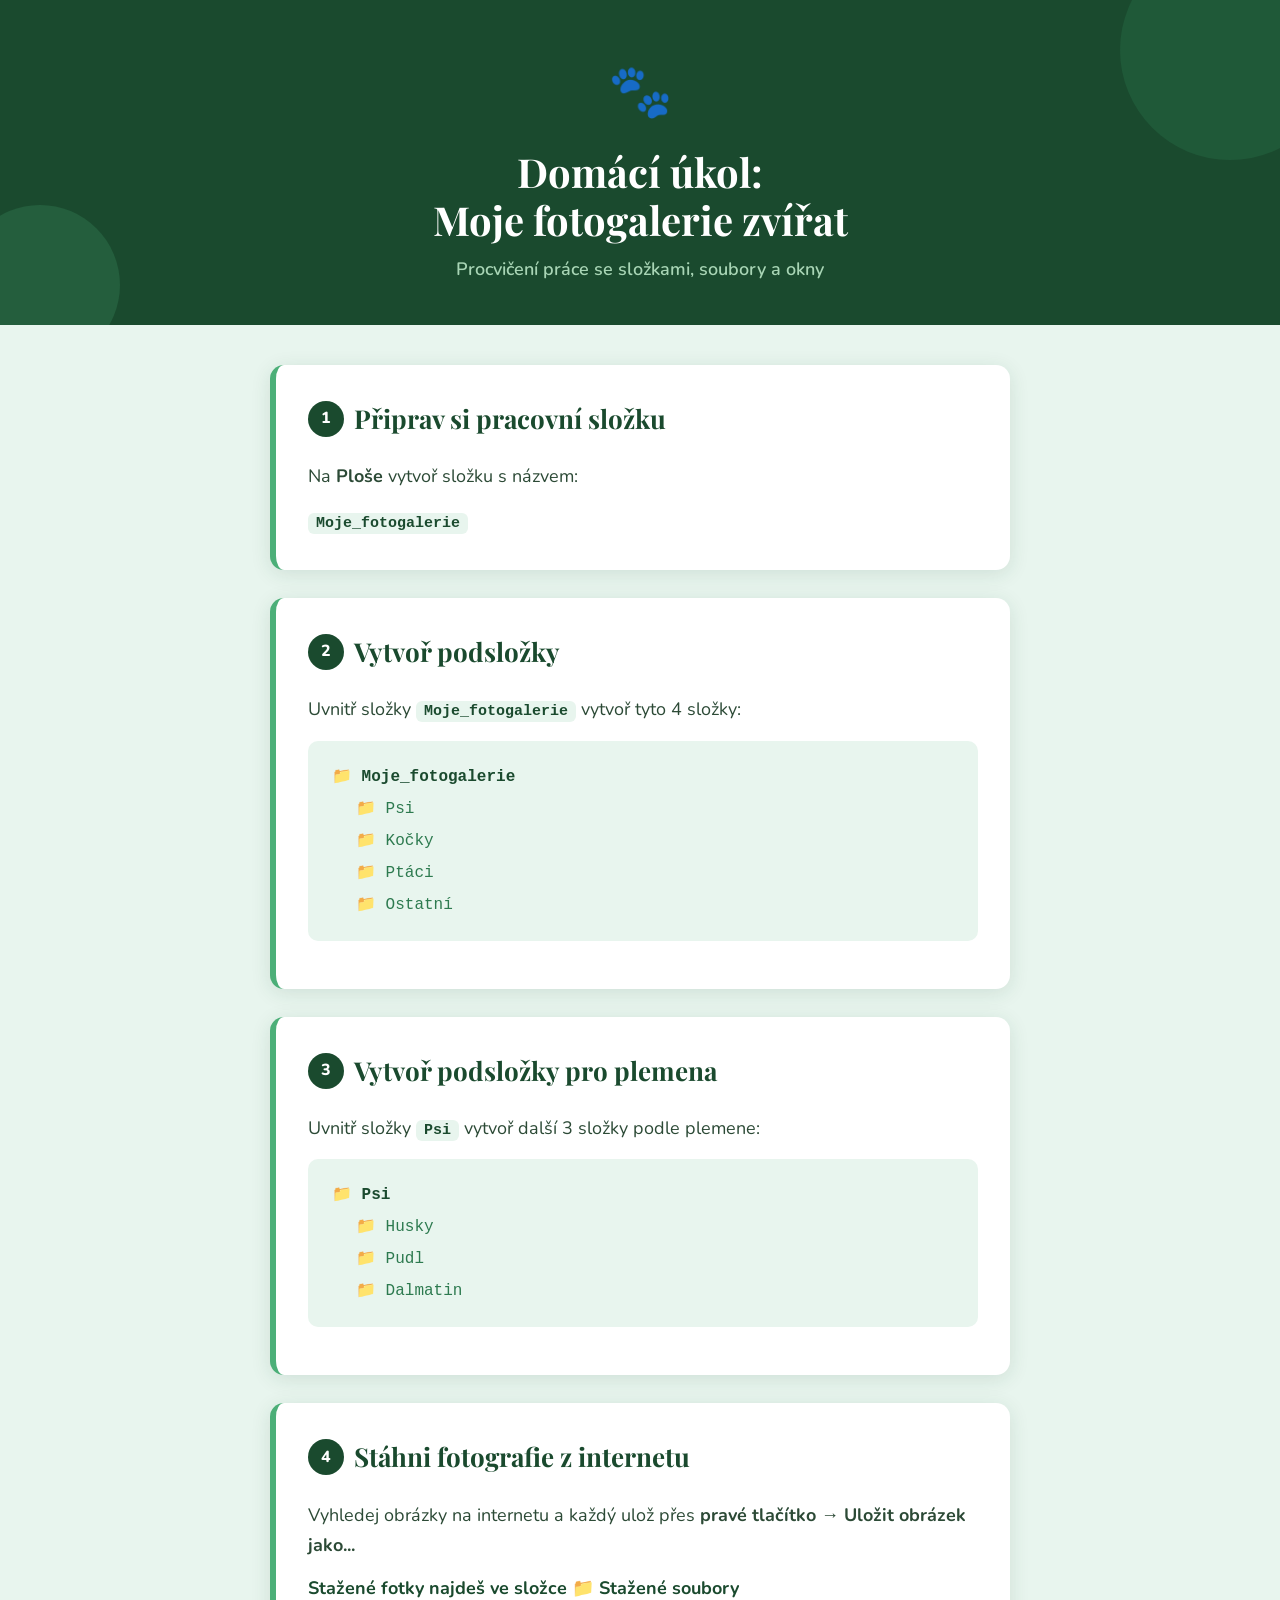
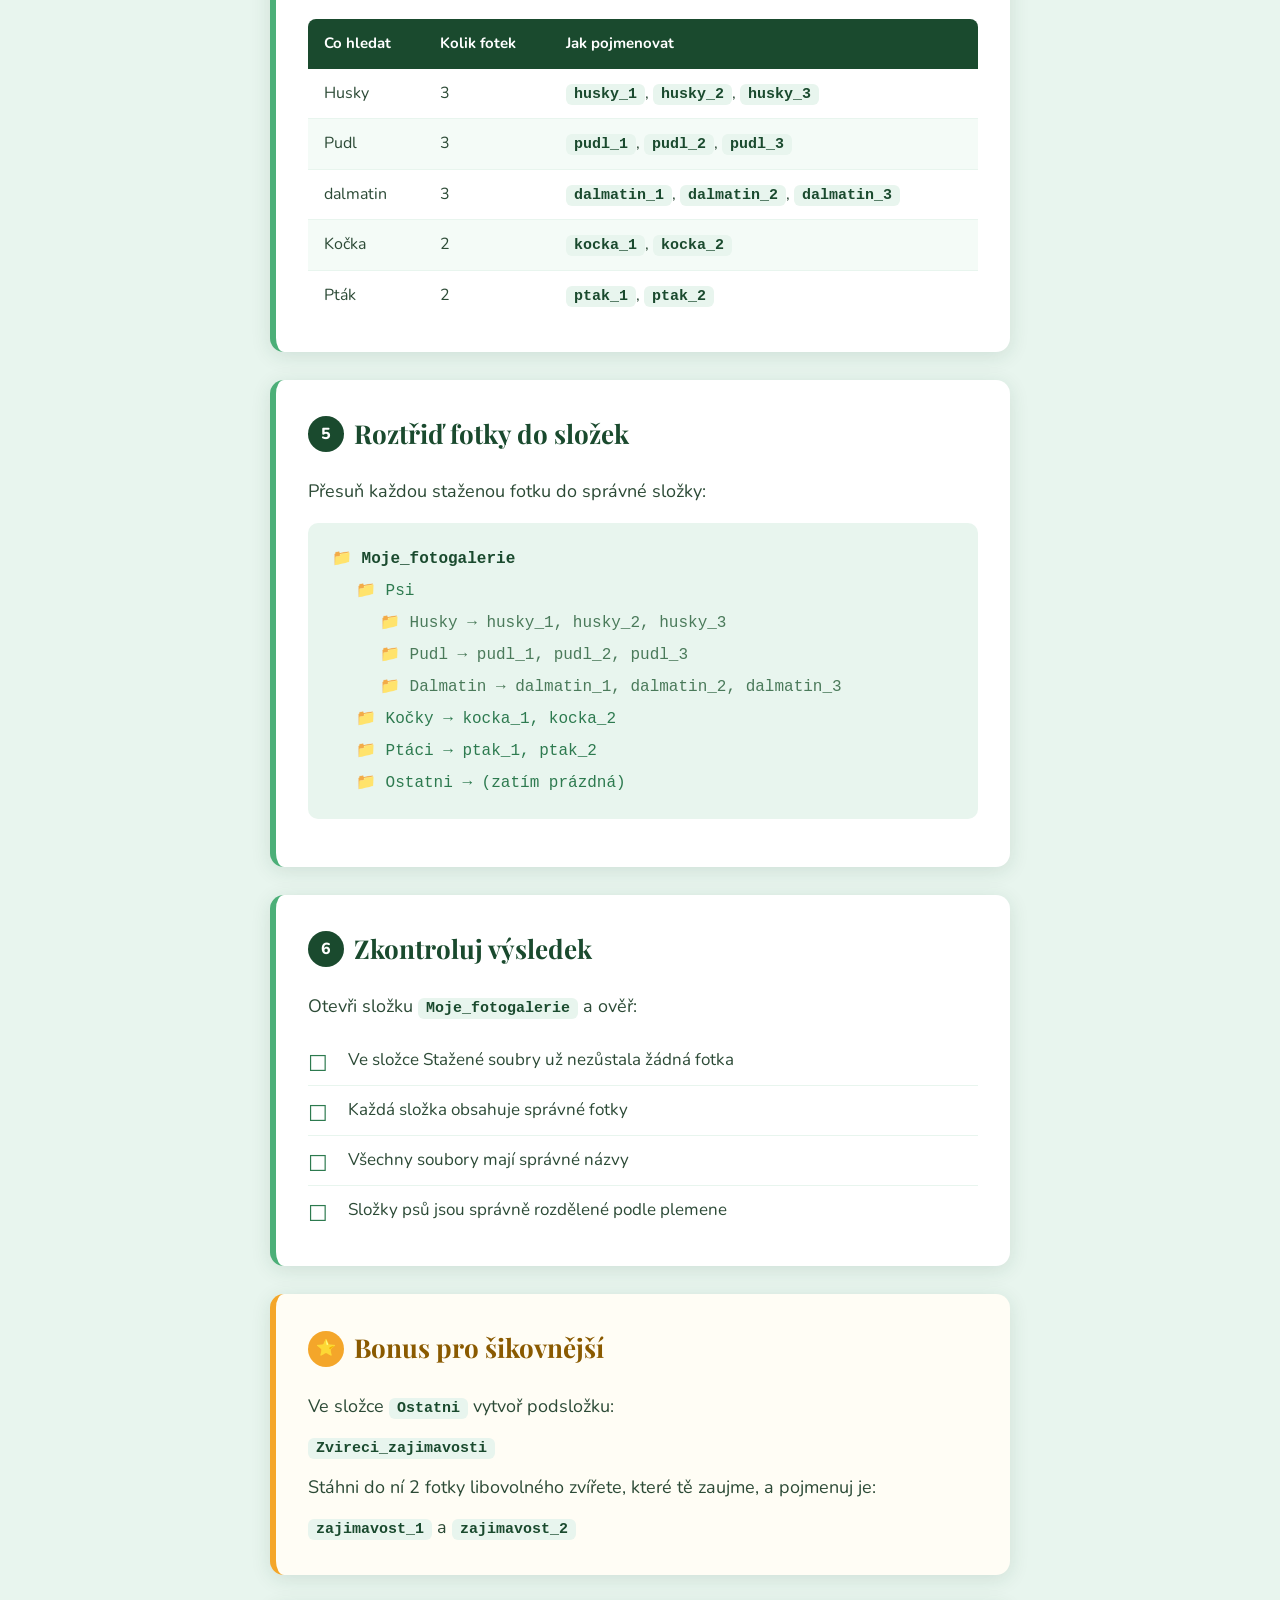
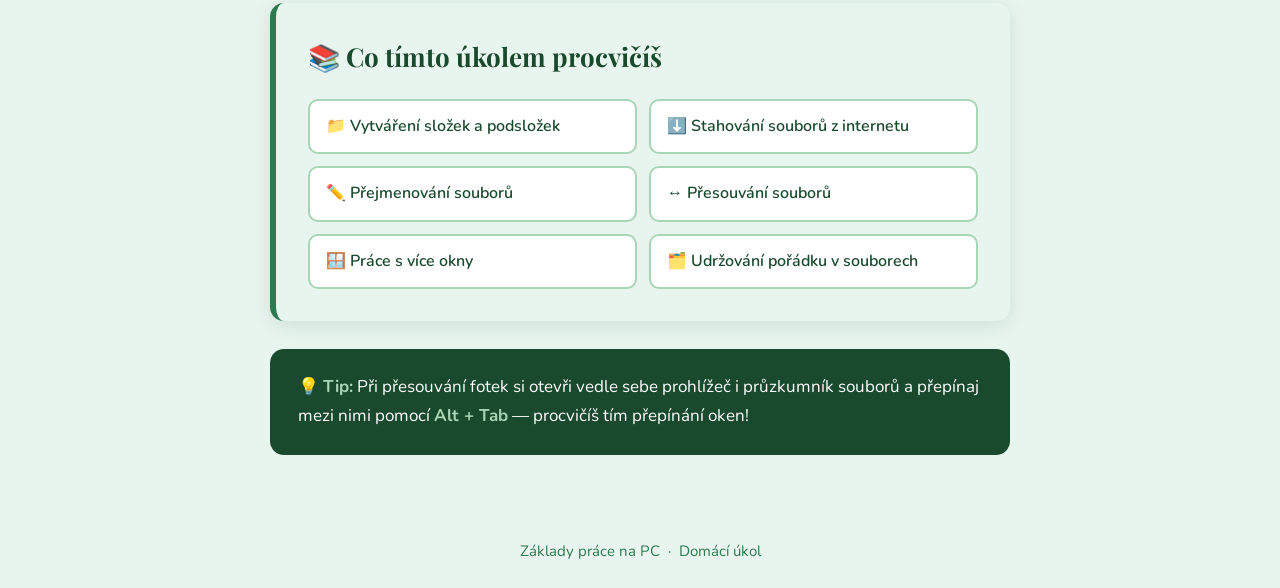
==== index.html @ 4d99b5b7 "vytvoreni stranky prvniho ukolu" ====
<!DOCTYPE html>
<html lang="cs">
<head>
  <meta charset="UTF-8" />
  <meta name="viewport" content="width=device-width, initial-scale=1.0" />
  <title>Domácí úkol – Moje fotogalerie zvířat</title>
  <link href="https://fonts.googleapis.com/css2?family=Nunito:wght@400;600;700;800&family=Playfair+Display:wght@700&display=swap" rel="stylesheet" />
  <link rel="stylesheet" href="style.css">
</head>
<body>

<header>
  <span class="header-emoji">🐾</span>
  <h1>Domácí úkol:<br>Moje fotogalerie zvířat</h1>
  <p class="subtitle">Procvičení práce se složkami, soubory a okny</p>
</header>

<main>

  <!-- Zadání -->
  <div class="card">
    <h2><span class="step-num">1</span>Připrav si pracovní složku</h2>
    <p>Na <strong>Ploše</strong> vytvoř složku s názvem:</p>
    <p style="margin-top:12px; font-size:20px;"><code>Moje_fotogalerie</code></p>
  </div>

  <div class="card">
    <h2><span class="step-num">2</span>Vytvoř podsložky</h2>
    <p>Uvnitř složky <code>Moje_fotogalerie</code> vytvoř tyto 4 složky:</p>
    <div class="folder-tree">
      <div class="folder">📁 Moje_fotogalerie</div>
      <div class="sub">📁 Psi</div>
      <div class="sub">📁 Kočky</div>
      <div class="sub">📁 Ptáci</div>
      <div class="sub">📁 Ostatní</div>
    </div>
  </div>

  <div class="card">
    <h2><span class="step-num">3</span>Vytvoř podsložky pro plemena</h2>
    <p>Uvnitř složky <code>Psi</code> vytvoř další 3 složky podle plemene:</p>
    <div class="folder-tree">
      <div class="folder">📁 Psi</div>
      <div class="sub">📁 Husky</div>
      <div class="sub">📁 Pudl</div>
      <div class="sub">📁 Dalmatin</div>
    </div>
  </div>

  <div class="card">
    <h2><span class="step-num">4</span>Stáhni fotografie z internetu</h2>
    <p>Vyhledej obrázky na internetu a každý ulož přes <strong>pravé tlačítko → Uložit obrázek jako...</strong></p>
    <p style="margin: 12px 0 16px; font-weight: 700; color: var(--green-dark);">Stažené fotky najdeš ve složce 📁 Stažené soubory</p>

    <table class="photo-table">
      <thead>
        <tr>
          <th>Co hledat</th>
          <th>Kolik fotek</th>
          <th>Jak pojmenovat</th>
        </tr>
      </thead>
      <tbody>
        <tr>
          <td data-label="Co hledat">Husky</td>
          <td data-label="Kolik fotek">3</td>
          <td data-label="Jak pojmenovat"><code>husky_1</code>, <code>husky_2</code>, <code>husky_3</code></td>
        </tr>
        <tr>
          <td data-label="Co hledat">Pudl</td>
          <td data-label="Kolik fotek">3</td>
          <td data-label="Jak pojmenovat"><code>pudl_1</code>, <code>pudl_2</code>, <code>pudl_3</code></td>
        </tr>
        <tr>
          <td data-label="Co hledat">dalmatin</td>
          <td data-label="Kolik fotek">3</td>
          <td data-label="Jak pojmenovat"><code>dalmatin_1</code>, <code>dalmatin_2</code>, <code>dalmatin_3</code></td>
        </tr>
        <tr>
          <td data-label="Co hledat">Kočka</td>
          <td data-label="Kolik fotek">2</td>
          <td data-label="Jak pojmenovat"><code>kocka_1</code>, <code>kocka_2</code></td>
        </tr>
        <tr>
          <td data-label="Co hledat">Pták</td>
          <td data-label="Kolik fotek">2</td>
          <td data-label="Jak pojmenovat"><code>ptak_1</code>, <code>ptak_2</code></td>
        </tr>
      </tbody>
    </table>
  </div>

  <div class="card">
    <h2><span class="step-num">5</span>Roztřiď fotky do složek</h2>
    <p>Přesuň každou staženou fotku do správné složky:</p>
    <div class="folder-tree" style="margin-top:16px;">
      <div class="folder">📁 Moje_fotogalerie</div>
      <div class="sub">📁 Psi</div>
      <div class="subsub">📁 Husky → husky_1, husky_2, husky_3</div>
      <div class="subsub">📁 Pudl → pudl_1, pudl_2, pudl_3</div>
      <div class="subsub">📁 Dalmatin → dalmatin_1, dalmatin_2, dalmatin_3</div>
      <div class="sub">📁 Kočky → kocka_1, kocka_2</div>
      <div class="sub">📁 Ptáci → ptak_1, ptak_2</div>
      <div class="sub">📁 Ostatni → (zatím prázdná)</div>
    </div>
  </div>

  <div class="card">
    <h2><span class="step-num">6</span>Zkontroluj výsledek</h2>
    <p>Otevři složku <code>Moje_fotogalerie</code> a ověř:</p>
    <ul class="checklist" style="margin-top:14px;">
      <li>Ve složce Stažené soubry už nezůstala žádná fotka</li>
      <li>Každá složka obsahuje správné fotky</li>
      <li>Všechny soubory mají správné názvy</li>
      <li>Složky psů jsou správně rozdělené podle plemene</li>
    </ul>
  </div>

  <!-- BONUS -->
  <div class="card bonus">
    <h2><span class="step-num">⭐</span>Bonus pro šikovnější</h2>
    <p>Ve složce <code>Ostatni</code> vytvoř podsložku:</p>
    <p style="margin: 10px 0;"><code>Zvireci_zajimavosti</code></p>
    <p>Stáhni do ní 2 fotky libovolného zvířete, které tě zaujme, a pojmenuj je:</p>
    <p style="margin-top:10px;"><code>zajimavost_1</code> a <code>zajimavost_2</code></p>
  </div>

  <!-- CO PROCVIČÍŠ -->
  <div class="card skills">
    <h2>📚 Co tímto úkolem procvičíš</h2>
    <div class="skills-grid">
      <div class="skill-pill">📁 Vytváření složek a podsložek</div>
      <div class="skill-pill">⬇️ Stahování souborů z internetu</div>
      <div class="skill-pill">✏️ Přejmenování souborů</div>
      <div class="skill-pill">↔️ Přesouvání souborů</div>
      <div class="skill-pill">🪟 Práce s více okny</div>
      <div class="skill-pill">🗂️ Udržování pořádku v souborech</div>
    </div>
  </div>

  <!-- TIP -->
  <div class="tip-box">
    💡 <strong>Tip:</strong> Při přesouvání fotek si otevři vedle sebe prohlížeč i průzkumník souborů a přepínaj mezi nimi pomocí <strong>Alt + Tab</strong> — procvičíš tím přepínání oken!
  </div>

</main>

<footer>
  Základy práce na PC &nbsp;·&nbsp; Domácí úkol
</footer>

</body>
</html>
---- style.css ----
:root {
      --green-dark:   #1a4a2e;
      --green-mid:    #2d7a4f;
      --green-light:  #4caf78;
      --green-pale:   #e8f5ee;
      --green-accent: #a8d5b5;
      --white:        #ffffff;
      --text-dark:    #1a2e22;
      --text-body:    #2c4a36;
      --radius:       14px;
      --shadow:       0 4px 20px rgba(26,74,46,0.12);
    }

    *, *::before, *::after { box-sizing: border-box; margin: 0; padding: 0; }

    body {
      font-family: 'Nunito', sans-serif;
      background: var(--green-pale);
      color: var(--text-body);
      font-size: 18px;
      line-height: 1.7;
    }

    /* HEADER */
    header {
      background: var(--green-dark);
      color: var(--white);
      padding: 48px 24px 40px;
      text-align: center;
      position: relative;
      overflow: hidden;
    }

    header::before {
      content: '';
      position: absolute;
      top: -60px; right: -60px;
      width: 220px; height: 220px;
      background: var(--green-mid);
      border-radius: 50%;
      opacity: 0.3;
    }

    header::after {
      content: '';
      position: absolute;
      bottom: -40px; left: -40px;
      width: 160px; height: 160px;
      background: var(--green-light);
      border-radius: 50%;
      opacity: 0.2;
    }

    .header-emoji {
      font-size: 52px;
      display: block;
      margin-bottom: 12px;
    }

    header h1 {
      font-family: 'Playfair Display', serif;
      font-size: clamp(26px, 5vw, 40px);
      line-height: 1.2;
      margin-bottom: 10px;
      position: relative;
      z-index: 1;
    }

    header p.subtitle {
      font-size: clamp(15px, 2.5vw, 18px);
      color: var(--green-accent);
      font-weight: 600;
      position: relative;
      z-index: 1;
    }

    /* MAIN LAYOUT */
    main {
      max-width: 780px;
      margin: 0 auto;
      padding: 40px 20px 60px;
    }

    /* SECTION CARD */
    .card {
      background: var(--white);
      border-radius: var(--radius);
      box-shadow: var(--shadow);
      padding: 32px 32px;
      margin-bottom: 28px;
      border-left: 6px solid var(--green-light);
    }

    .card h2 {
      font-family: 'Playfair Display', serif;
      font-size: clamp(20px, 3.5vw, 26px);
      color: var(--green-dark);
      margin-bottom: 20px;
      display: flex;
      align-items: center;
      gap: 10px;
    }

    .card h2 .step-num {
      background: var(--green-dark);
      color: var(--white);
      font-family: 'Nunito', sans-serif;
      font-size: 16px;
      font-weight: 800;
      width: 36px;
      height: 36px;
      border-radius: 50%;
      display: flex;
      align-items: center;
      justify-content: center;
      flex-shrink: 0;
    }

    /* ORDERED LIST */
    ol {
      padding-left: 0;
      list-style: none;
      counter-reset: ol-counter;
    }

    ol li {
      counter-increment: ol-counter;
      padding: 10px 0 10px 48px;
      position: relative;
      font-size: 17px;
      border-bottom: 1px solid var(--green-pale);
    }

    ol li:last-child { border-bottom: none; }

    ol li::before {
      content: counter(ol-counter);
      position: absolute;
      left: 0;
      top: 10px;
      background: var(--green-pale);
      color: var(--green-dark);
      font-weight: 800;
      font-size: 14px;
      width: 30px;
      height: 30px;
      border-radius: 50%;
      display: flex;
      align-items: center;
      justify-content: center;
    }

    /* UNORDERED LIST */
    ul {
      list-style: none;
      padding-left: 0;
    }

    ul li {
      padding: 8px 0 8px 32px;
      position: relative;
      font-size: 17px;
      border-bottom: 1px solid var(--green-pale);
    }

    ul li:last-child { border-bottom: none; }

    ul li::before {
      content: '🌿';
      position: absolute;
      left: 0;
      top: 8px;
      font-size: 14px;
    }

    /* FOLDER TREE */
    .folder-tree {
      background: var(--green-pale);
      border-radius: 10px;
      padding: 20px 24px;
      font-family: 'Courier New', monospace;
      font-size: 16px;
      line-height: 2;
      color: var(--text-dark);
      margin: 16px 0;
    }

    .folder-tree .folder { color: var(--green-dark); font-weight: 700; }
    .folder-tree .sub    { color: var(--green-mid);  padding-left: 24px; }
    .folder-tree .subsub { padding-left: 48px; color: #4a7a5a; }

    /* CODE / FILENAME */
    code {
      background: var(--green-pale);
      color: var(--green-dark);
      padding: 2px 8px;
      border-radius: 6px;
      font-family: 'Courier New', monospace;
      font-size: 15px;
      font-weight: 700;
    }

    /* PHOTO TABLE */
    .photo-table {
      width: 100%;
      border-collapse: collapse;
      margin-top: 8px;
      font-size: 16px;
    }

    .photo-table th {
      background: var(--green-dark);
      color: var(--white);
      padding: 12px 16px;
      text-align: left;
      font-size: 15px;
    }

    .photo-table th:first-child { border-radius: 8px 0 0 0; }
    .photo-table th:last-child  { border-radius: 0 8px 0 0; }

    .photo-table td {
      padding: 11px 16px;
      border-bottom: 1px solid var(--green-pale);
      vertical-align: top;
    }

    .photo-table tr:nth-child(even) td { background: #f4fbf7; }
    .photo-table tr:last-child td { border-bottom: none; }

    /* CHECKLIST */
    .checklist {
      list-style: none;
      padding: 0;
    }

    .checklist li {
      padding: 10px 0 10px 40px;
      position: relative;
      font-size: 17px;
      border-bottom: 1px solid var(--green-pale);
    }

    .checklist li:last-child { border-bottom: none; }

    .checklist li::before {
      content: '☐';
      position: absolute;
      left: 0;
      top: 10px;
      font-size: 22px;
      color: var(--green-mid);
    }

    /* BONUS CARD */
    .card.bonus {
      border-left-color: #f4a62a;
      background: #fffdf5;
    }

    .card.bonus h2 { color: #8a5a00; }
    .card.bonus .step-num { background: #f4a62a; }

    /* SKILLS CARD */
    .card.skills {
      border-left-color: var(--green-mid);
      background: var(--green-pale);
    }

    .skills-grid {
      display: grid;
      grid-template-columns: 1fr 1fr;
      gap: 12px;
      margin-top: 4px;
    }

    .skill-pill {
      background: var(--white);
      border: 2px solid var(--green-accent);
      border-radius: 10px;
      padding: 12px 16px;
      font-size: 16px;
      font-weight: 600;
      color: var(--green-dark);
      display: flex;
      align-items: center;
      gap: 8px;
    }

    /* TIP BOX */
    .tip-box {
      background: var(--green-dark);
      color: var(--white);
      border-radius: var(--radius);
      padding: 24px 28px;
      margin-top: 8px;
      font-size: 17px;
    }

    .tip-box strong { color: var(--green-accent); }

    /* FOOTER */
    footer {
      text-align: center;
      padding: 24px;
      color: var(--green-mid);
      font-size: 15px;
    }

    /* RESPONSIVE */
    @media (max-width: 600px) {
      .card { padding: 22px 18px; }

      .skills-grid { grid-template-columns: 1fr; }

      .photo-table thead { display: none; }

      .photo-table, .photo-table tbody,
      .photo-table tr, .photo-table td {
        display: block;
        width: 100%;
      }

      .photo-table tr {
        margin-bottom: 12px;
        background: #f4fbf7;
        border-radius: 8px;
        overflow: hidden;
      }

      .photo-table td {
        padding: 8px 14px;
        border-bottom: 1px solid var(--green-pale);
      }

      .photo-table td::before {
        content: attr(data-label);
        font-weight: 800;
        color: var(--green-dark);
        display: block;
        font-size: 13px;
        margin-bottom: 2px;
      }

      .folder-tree { font-size: 14px; padding: 14px 16px; }

      ol li, ul li, .checklist li { font-size: 16px; }
    }
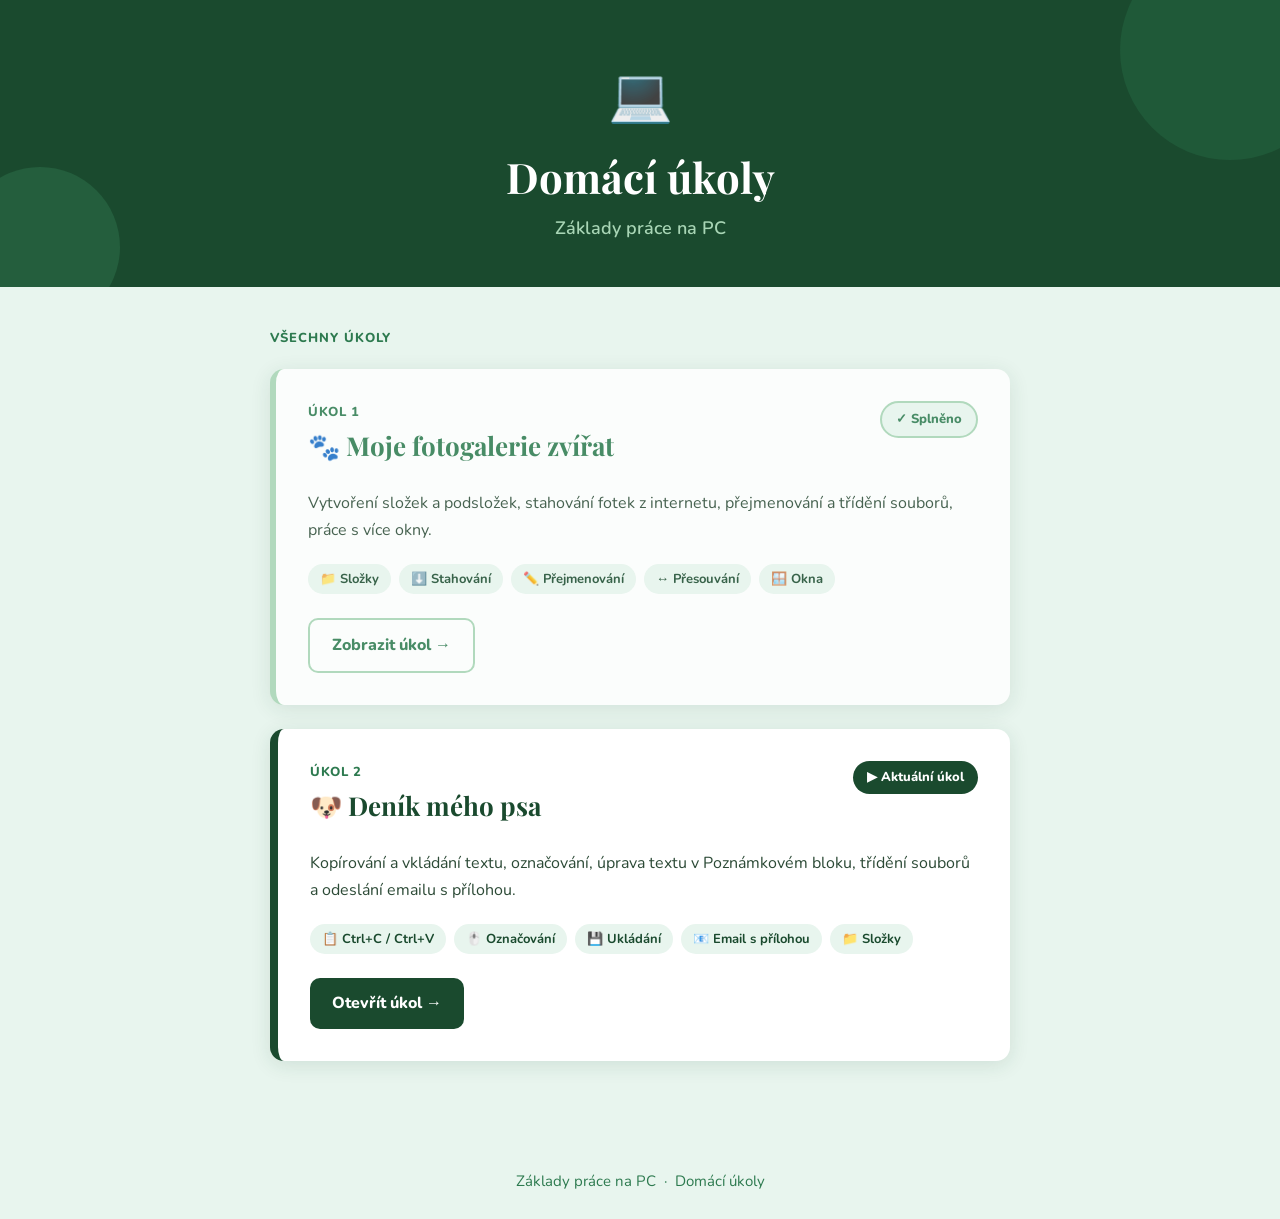
==== commit 54a649ba: "pridani ukolu 2 a rozcestniku" ====
--- a/index.html
+++ b/index.html
@@ -3,150 +3,67 @@
 <head>
   <meta charset="UTF-8" />
   <meta name="viewport" content="width=device-width, initial-scale=1.0" />
-  <title>Domácí úkol – Moje fotogalerie zvířat</title>
+  <title>Základy práce na PC – Domácí úkoly</title>
   <link href="https://fonts.googleapis.com/css2?family=Nunito:wght@400;600;700;800&family=Playfair+Display:wght@700&display=swap" rel="stylesheet" />
-  <link rel="stylesheet" href="style.css">
+    <link rel="stylesheet" href="/style.css">
+
 </head>
 <body>
 
 <header>
-  <span class="header-emoji">🐾</span>
-  <h1>Domácí úkol:<br>Moje fotogalerie zvířat</h1>
-  <p class="subtitle">Procvičení práce se složkami, soubory a okny</p>
+  <span class="header-emoji">💻</span>
+  <h1>Domácí úkoly</h1>
+  <p class="subtitle">Základy práce na PC</p>
 </header>
 
 <main>
 
-  <!-- Zadání -->
-  <div class="card">
-    <h2><span class="step-num">1</span>Připrav si pracovní složku</h2>
-    <p>Na <strong>Ploše</strong> vytvoř složku s názvem:</p>
-    <p style="margin-top:12px; font-size:20px;"><code>Moje_fotogalerie</code></p>
-  </div>
+  <p class="section-label">Všechny úkoly</p>
 
-  <div class="card">
-    <h2><span class="step-num">2</span>Vytvoř podsložky</h2>
-    <p>Uvnitř složky <code>Moje_fotogalerie</code> vytvoř tyto 4 složky:</p>
-    <div class="folder-tree">
-      <div class="folder">📁 Moje_fotogalerie</div>
-      <div class="sub">📁 Psi</div>
-      <div class="sub">📁 Kočky</div>
-      <div class="sub">📁 Ptáci</div>
-      <div class="sub">📁 Ostatní</div>
+  <!-- ÚKOL 1 – hotový -->
+  <a class="ukol-card done-card" href="ukol1/index.html">
+    <div class="card-top">
+      <div>
+        <div class="card-num">Úkol 1</div>
+        <h2>🐾 Moje fotogalerie zvířat</h2>
+      </div>
+      <span class="badge done">✓ Splněno</span>
     </div>
-  </div>
+    <p>Vytvoření složek a podsložek, stahování fotek z internetu, přejmenování a třídění souborů, práce s více okny.</p>
+    <div class="tags">
+      <span class="tag">📁 Složky</span>
+      <span class="tag">⬇️ Stahování</span>
+      <span class="tag">✏️ Přejmenování</span>
+      <span class="tag">↔️ Přesouvání</span>
+      <span class="tag">🪟 Okna</span>
+    </div>
+    <span class="cta secondary">Zobrazit úkol →</span>
+  </a>
 
-  <div class="card">
-    <h2><span class="step-num">3</span>Vytvoř podsložky pro plemena</h2>
-    <p>Uvnitř složky <code>Psi</code> vytvoř další 3 složky podle plemene:</p>
-    <div class="folder-tree">
-      <div class="folder">📁 Psi</div>
-      <div class="sub">📁 Husky</div>
-      <div class="sub">📁 Pudl</div>
-      <div class="sub">📁 Dalmatin</div>
+  <!-- ÚKOL 2 – aktivní -->
+  <a class="ukol-card active-card" href="ukol2/index.html">
+    <div class="card-top">
+      <div>
+        <div class="card-num">Úkol 2</div>
+        <h2>🐶 Deník mého psa</h2>
+      </div>
+      <span class="badge active">▶ Aktuální úkol</span>
     </div>
-  </div>
-
-  <div class="card">
-    <h2><span class="step-num">4</span>Stáhni fotografie z internetu</h2>
-    <p>Vyhledej obrázky na internetu a každý ulož přes <strong>pravé tlačítko → Uložit obrázek jako...</strong></p>
-    <p style="margin: 12px 0 16px; font-weight: 700; color: var(--green-dark);">Stažené fotky najdeš ve složce 📁 Stažené soubory</p>
-
-    <table class="photo-table">
-      <thead>
-        <tr>
-          <th>Co hledat</th>
-          <th>Kolik fotek</th>
-          <th>Jak pojmenovat</th>
-        </tr>
-      </thead>
-      <tbody>
-        <tr>
-          <td data-label="Co hledat">Husky</td>
-          <td data-label="Kolik fotek">3</td>
-          <td data-label="Jak pojmenovat"><code>husky_1</code>, <code>husky_2</code>, <code>husky_3</code></td>
-        </tr>
-        <tr>
-          <td data-label="Co hledat">Pudl</td>
-          <td data-label="Kolik fotek">3</td>
-          <td data-label="Jak pojmenovat"><code>pudl_1</code>, <code>pudl_2</code>, <code>pudl_3</code></td>
-        </tr>
-        <tr>
-          <td data-label="Co hledat">dalmatin</td>
-          <td data-label="Kolik fotek">3</td>
-          <td data-label="Jak pojmenovat"><code>dalmatin_1</code>, <code>dalmatin_2</code>, <code>dalmatin_3</code></td>
-        </tr>
-        <tr>
-          <td data-label="Co hledat">Kočka</td>
-          <td data-label="Kolik fotek">2</td>
-          <td data-label="Jak pojmenovat"><code>kocka_1</code>, <code>kocka_2</code></td>
-        </tr>
-        <tr>
-          <td data-label="Co hledat">Pták</td>
-          <td data-label="Kolik fotek">2</td>
-          <td data-label="Jak pojmenovat"><code>ptak_1</code>, <code>ptak_2</code></td>
-        </tr>
-      </tbody>
-    </table>
-  </div>
-
-  <div class="card">
-    <h2><span class="step-num">5</span>Roztřiď fotky do složek</h2>
-    <p>Přesuň každou staženou fotku do správné složky:</p>
-    <div class="folder-tree" style="margin-top:16px;">
-      <div class="folder">📁 Moje_fotogalerie</div>
-      <div class="sub">📁 Psi</div>
-      <div class="subsub">📁 Husky → husky_1, husky_2, husky_3</div>
-      <div class="subsub">📁 Pudl → pudl_1, pudl_2, pudl_3</div>
-      <div class="subsub">📁 Dalmatin → dalmatin_1, dalmatin_2, dalmatin_3</div>
-      <div class="sub">📁 Kočky → kocka_1, kocka_2</div>
-      <div class="sub">📁 Ptáci → ptak_1, ptak_2</div>
-      <div class="sub">📁 Ostatni → (zatím prázdná)</div>
+    <p>Kopírování a vkládání textu, označování, úprava textu v Poznámkovém bloku, třídění souborů a odeslání emailu s přílohou.</p>
+    <div class="tags">
+      <span class="tag">📋 Ctrl+C / Ctrl+V</span>
+      <span class="tag">🖱️ Označování</span>
+      <span class="tag">💾 Ukládání</span>
+      <span class="tag">📧 Email s přílohou</span>
+      <span class="tag">📁 Složky</span>
     </div>
-  </div>
-
-  <div class="card">
-    <h2><span class="step-num">6</span>Zkontroluj výsledek</h2>
-    <p>Otevři složku <code>Moje_fotogalerie</code> a ověř:</p>
-    <ul class="checklist" style="margin-top:14px;">
-      <li>Ve složce Stažené soubry už nezůstala žádná fotka</li>
-      <li>Každá složka obsahuje správné fotky</li>
-      <li>Všechny soubory mají správné názvy</li>
-      <li>Složky psů jsou správně rozdělené podle plemene</li>
-    </ul>
-  </div>
-
-  <!-- BONUS -->
-  <div class="card bonus">
-    <h2><span class="step-num">⭐</span>Bonus pro šikovnější</h2>
-    <p>Ve složce <code>Ostatni</code> vytvoř podsložku:</p>
-    <p style="margin: 10px 0;"><code>Zvireci_zajimavosti</code></p>
-    <p>Stáhni do ní 2 fotky libovolného zvířete, které tě zaujme, a pojmenuj je:</p>
-    <p style="margin-top:10px;"><code>zajimavost_1</code> a <code>zajimavost_2</code></p>
-  </div>
-
-  <!-- CO PROCVIČÍŠ -->
-  <div class="card skills">
-    <h2>📚 Co tímto úkolem procvičíš</h2>
-    <div class="skills-grid">
-      <div class="skill-pill">📁 Vytváření složek a podsložek</div>
-      <div class="skill-pill">⬇️ Stahování souborů z internetu</div>
-      <div class="skill-pill">✏️ Přejmenování souborů</div>
-      <div class="skill-pill">↔️ Přesouvání souborů</div>
-      <div class="skill-pill">🪟 Práce s více okny</div>
-      <div class="skill-pill">🗂️ Udržování pořádku v souborech</div>
-    </div>
-  </div>
-
-  <!-- TIP -->
-  <div class="tip-box">
-    💡 <strong>Tip:</strong> Při přesouvání fotek si otevři vedle sebe prohlížeč i průzkumník souborů a přepínaj mezi nimi pomocí <strong>Alt + Tab</strong> — procvičíš tím přepínání oken!
-  </div>
+    <span class="cta">Otevřít úkol →</span>
+  </a>
 
 </main>
 
 <footer>
-  Základy práce na PC &nbsp;·&nbsp; Domácí úkol
+  Základy práce na PC &nbsp;·&nbsp; Domácí úkoly
 </footer>
 
 </body>
--- a/style.css
+++ b/style.css
@@ -1,350 +1,643 @@
-
-    :root {
-      --green-dark:   #1a4a2e;
-      --green-mid:    #2d7a4f;
-      --green-light:  #4caf78;
-      --green-pale:   #e8f5ee;
-      --green-accent: #a8d5b5;
-      --white:        #ffffff;
-      --text-dark:    #1a2e22;
-      --text-body:    #2c4a36;
-      --radius:       14px;
-      --shadow:       0 4px 20px rgba(26,74,46,0.12);
-    }
-
-    *, *::before, *::after { box-sizing: border-box; margin: 0; padding: 0; }
-
-    body {
-      font-family: 'Nunito', sans-serif;
-      background: var(--green-pale);
-      color: var(--text-body);
-      font-size: 18px;
-      line-height: 1.7;
-    }
-
-    /* HEADER */
-    header {
-      background: var(--green-dark);
-      color: var(--white);
-      padding: 48px 24px 40px;
-      text-align: center;
-      position: relative;
-      overflow: hidden;
-    }
-
-    header::before {
-      content: '';
-      position: absolute;
-      top: -60px; right: -60px;
-      width: 220px; height: 220px;
-      background: var(--green-mid);
-      border-radius: 50%;
-      opacity: 0.3;
-    }
-
-    header::after {
-      content: '';
-      position: absolute;
-      bottom: -40px; left: -40px;
-      width: 160px; height: 160px;
-      background: var(--green-light);
-      border-radius: 50%;
-      opacity: 0.2;
-    }
-
-    .header-emoji {
-      font-size: 52px;
-      display: block;
-      margin-bottom: 12px;
-    }
-
-    header h1 {
-      font-family: 'Playfair Display', serif;
-      font-size: clamp(26px, 5vw, 40px);
-      line-height: 1.2;
-      margin-bottom: 10px;
-      position: relative;
-      z-index: 1;
-    }
-
-    header p.subtitle {
-      font-size: clamp(15px, 2.5vw, 18px);
-      color: var(--green-accent);
-      font-weight: 600;
-      position: relative;
-      z-index: 1;
-    }
-
-    /* MAIN LAYOUT */
-    main {
-      max-width: 780px;
-      margin: 0 auto;
-      padding: 40px 20px 60px;
-    }
-
-    /* SECTION CARD */
-    .card {
-      background: var(--white);
-      border-radius: var(--radius);
-      box-shadow: var(--shadow);
-      padding: 32px 32px;
-      margin-bottom: 28px;
-      border-left: 6px solid var(--green-light);
-    }
-
-    .card h2 {
-      font-family: 'Playfair Display', serif;
-      font-size: clamp(20px, 3.5vw, 26px);
-      color: var(--green-dark);
-      margin-bottom: 20px;
-      display: flex;
-      align-items: center;
-      gap: 10px;
-    }
-
-    .card h2 .step-num {
-      background: var(--green-dark);
-      color: var(--white);
-      font-family: 'Nunito', sans-serif;
-      font-size: 16px;
-      font-weight: 800;
-      width: 36px;
-      height: 36px;
-      border-radius: 50%;
-      display: flex;
-      align-items: center;
-      justify-content: center;
-      flex-shrink: 0;
-    }
-
-    /* ORDERED LIST */
-    ol {
-      padding-left: 0;
-      list-style: none;
-      counter-reset: ol-counter;
-    }
-
-    ol li {
-      counter-increment: ol-counter;
-      padding: 10px 0 10px 48px;
-      position: relative;
-      font-size: 17px;
-      border-bottom: 1px solid var(--green-pale);
-    }
-
-    ol li:last-child { border-bottom: none; }
-
-    ol li::before {
-      content: counter(ol-counter);
-      position: absolute;
-      left: 0;
-      top: 10px;
-      background: var(--green-pale);
-      color: var(--green-dark);
-      font-weight: 800;
-      font-size: 14px;
-      width: 30px;
-      height: 30px;
-      border-radius: 50%;
-      display: flex;
-      align-items: center;
-      justify-content: center;
-    }
-
-    /* UNORDERED LIST */
-    ul {
-      list-style: none;
-      padding-left: 0;
-    }
-
-    ul li {
-      padding: 8px 0 8px 32px;
-      position: relative;
-      font-size: 17px;
-      border-bottom: 1px solid var(--green-pale);
-    }
-
-    ul li:last-child { border-bottom: none; }
-
-    ul li::before {
-      content: '🌿';
-      position: absolute;
-      left: 0;
-      top: 8px;
-      font-size: 14px;
-    }
-
-    /* FOLDER TREE */
-    .folder-tree {
-      background: var(--green-pale);
-      border-radius: 10px;
-      padding: 20px 24px;
-      font-family: 'Courier New', monospace;
-      font-size: 16px;
-      line-height: 2;
-      color: var(--text-dark);
-      margin: 16px 0;
-    }
-
-    .folder-tree .folder { color: var(--green-dark); font-weight: 700; }
-    .folder-tree .sub    { color: var(--green-mid);  padding-left: 24px; }
-    .folder-tree .subsub { padding-left: 48px; color: #4a7a5a; }
-
-    /* CODE / FILENAME */
-    code {
-      background: var(--green-pale);
-      color: var(--green-dark);
-      padding: 2px 8px;
-      border-radius: 6px;
-      font-family: 'Courier New', monospace;
-      font-size: 15px;
-      font-weight: 700;
-    }
-
-    /* PHOTO TABLE */
-    .photo-table {
-      width: 100%;
-      border-collapse: collapse;
-      margin-top: 8px;
-      font-size: 16px;
-    }
-
-    .photo-table th {
-      background: var(--green-dark);
-      color: var(--white);
-      padding: 12px 16px;
-      text-align: left;
-      font-size: 15px;
-    }
-
-    .photo-table th:first-child { border-radius: 8px 0 0 0; }
-    .photo-table th:last-child  { border-radius: 0 8px 0 0; }
-
-    .photo-table td {
-      padding: 11px 16px;
-      border-bottom: 1px solid var(--green-pale);
-      vertical-align: top;
-    }
-
-    .photo-table tr:nth-child(even) td { background: #f4fbf7; }
-    .photo-table tr:last-child td { border-bottom: none; }
-
-    /* CHECKLIST */
-    .checklist {
-      list-style: none;
-      padding: 0;
-    }
-
-    .checklist li {
-      padding: 10px 0 10px 40px;
-      position: relative;
-      font-size: 17px;
-      border-bottom: 1px solid var(--green-pale);
-    }
-
-    .checklist li:last-child { border-bottom: none; }
-
-    .checklist li::before {
-      content: '☐';
-      position: absolute;
-      left: 0;
-      top: 10px;
-      font-size: 22px;
-      color: var(--green-mid);
-    }
-
-    /* BONUS CARD */
-    .card.bonus {
-      border-left-color: #f4a62a;
-      background: #fffdf5;
-    }
-
-    .card.bonus h2 { color: #8a5a00; }
-    .card.bonus .step-num { background: #f4a62a; }
-
-    /* SKILLS CARD */
-    .card.skills {
-      border-left-color: var(--green-mid);
-      background: var(--green-pale);
-    }
-
-    .skills-grid {
-      display: grid;
-      grid-template-columns: 1fr 1fr;
-      gap: 12px;
-      margin-top: 4px;
-    }
-
-    .skill-pill {
-      background: var(--white);
-      border: 2px solid var(--green-accent);
-      border-radius: 10px;
-      padding: 12px 16px;
-      font-size: 16px;
-      font-weight: 600;
-      color: var(--green-dark);
-      display: flex;
-      align-items: center;
-      gap: 8px;
-    }
-
-    /* TIP BOX */
-    .tip-box {
-      background: var(--green-dark);
-      color: var(--white);
-      border-radius: var(--radius);
-      padding: 24px 28px;
-      margin-top: 8px;
-      font-size: 17px;
-    }
-
-    .tip-box strong { color: var(--green-accent); }
-
-    /* FOOTER */
-    footer {
-      text-align: center;
-      padding: 24px;
-      color: var(--green-mid);
-      font-size: 15px;
-    }
-
-    /* RESPONSIVE */
-    @media (max-width: 600px) {
-      .card { padding: 22px 18px; }
-
-      .skills-grid { grid-template-columns: 1fr; }
-
-      .photo-table thead { display: none; }
-
-      .photo-table, .photo-table tbody,
-      .photo-table tr, .photo-table td {
-        display: block;
-        width: 100%;
-      }
-
-      .photo-table tr {
-        margin-bottom: 12px;
-        background: #f4fbf7;
-        border-radius: 8px;
-        overflow: hidden;
-      }
-
-      .photo-table td {
-        padding: 8px 14px;
-        border-bottom: 1px solid var(--green-pale);
-      }
-
-      .photo-table td::before {
-        content: attr(data-label);
-        font-weight: 800;
-        color: var(--green-dark);
-        display: block;
-        font-size: 13px;
-        margin-bottom: 2px;
-      }
-
-      .folder-tree { font-size: 14px; padding: 14px 16px; }
-
-      ol li, ul li, .checklist li { font-size: 16px; }
-    }
-  +/* =============================================
+   ZÁKLADY PRÁCE NA PC – sdílené styly
+   ============================================= */
+
+:root {
+  --green-dark:   #1a4a2e;
+  --green-mid:    #2d7a4f;
+  --green-light:  #4caf78;
+  --green-pale:   #e8f5ee;
+  --green-accent: #a8d5b5;
+  --white:        #ffffff;
+  --text-dark:    #1a2e22;
+  --text-body:    #2c4a36;
+  --radius:       14px;
+  --shadow:       0 4px 20px rgba(26,74,46,0.12);
+}
+
+*, *::before, *::after { box-sizing: border-box; margin: 0; padding: 0; }
+
+body {
+  font-family: 'Nunito', sans-serif;
+  background: var(--green-pale);
+  color: var(--text-body);
+  font-size: 18px;
+  line-height: 1.7;
+}
+
+/* =============================================
+   HEADER
+   ============================================= */
+
+header {
+  background: var(--green-dark);
+  color: var(--white);
+  padding: 52px 24px 44px;
+  text-align: center;
+  position: relative;
+  overflow: hidden;
+}
+
+header::before {
+  content: '';
+  position: absolute;
+  top: -60px; right: -60px;
+  width: 220px; height: 220px;
+  background: var(--green-mid);
+  border-radius: 50%;
+  opacity: 0.3;
+}
+
+header::after {
+  content: '';
+  position: absolute;
+  bottom: -40px; left: -40px;
+  width: 160px; height: 160px;
+  background: var(--green-light);
+  border-radius: 50%;
+  opacity: 0.2;
+}
+
+.header-emoji {
+  font-size: 52px;
+  display: block;
+  margin-bottom: 12px;
+}
+
+header h1 {
+  font-family: 'Playfair Display', serif;
+  font-size: clamp(26px, 5vw, 42px);
+  line-height: 1.2;
+  margin-bottom: 10px;
+  position: relative;
+  z-index: 1;
+}
+
+header p.subtitle {
+  font-size: clamp(15px, 2.5vw, 18px);
+  color: var(--green-accent);
+  font-weight: 600;
+  position: relative;
+  z-index: 1;
+}
+
+/* =============================================
+   MAIN LAYOUT
+   ============================================= */
+
+main {
+  max-width: 780px;
+  margin: 0 auto;
+  padding: 40px 20px 60px;
+}
+
+/* =============================================
+   CARD
+   ============================================= */
+
+.card {
+  background: var(--white);
+  border-radius: var(--radius);
+  box-shadow: var(--shadow);
+  padding: 32px;
+  margin-bottom: 28px;
+  border-left: 6px solid var(--green-light);
+}
+
+.card h2 {
+  font-family: 'Playfair Display', serif;
+  font-size: clamp(20px, 3.5vw, 26px);
+  color: var(--green-dark);
+  margin-bottom: 20px;
+  display: flex;
+  align-items: center;
+  gap: 10px;
+}
+
+.card h2 .step-num {
+  background: var(--green-dark);
+  color: var(--white);
+  font-family: 'Nunito', sans-serif;
+  font-size: 16px;
+  font-weight: 800;
+  width: 36px;
+  height: 36px;
+  border-radius: 50%;
+  display: flex;
+  align-items: center;
+  justify-content: center;
+  flex-shrink: 0;
+}
+
+.card p { margin-bottom: 12px; }
+.card p:last-child { margin-bottom: 0; }
+
+/* BONUS CARD */
+.card.bonus {
+  border-left-color: #f4a62a;
+  background: #fffdf5;
+}
+
+.card.bonus h2 { color: #8a5a00; }
+.card.bonus .step-num { background: #f4a62a; }
+
+/* SKILLS CARD */
+.card.skills {
+  border-left-color: var(--green-mid);
+  background: var(--green-pale);
+}
+
+/* =============================================
+   LISTS
+   ============================================= */
+
+ol {
+  padding-left: 0;
+  list-style: none;
+  counter-reset: ol-counter;
+}
+
+ol li {
+  counter-increment: ol-counter;
+  padding: 10px 0 10px 48px;
+  position: relative;
+  font-size: 17px;
+  border-bottom: 1px solid var(--green-pale);
+}
+
+ol li:last-child { border-bottom: none; }
+
+ol li::before {
+  content: counter(ol-counter);
+  position: absolute;
+  left: 0;
+  top: 10px;
+  background: var(--green-pale);
+  color: var(--green-dark);
+  font-weight: 800;
+  font-size: 14px;
+  width: 30px;
+  height: 30px;
+  border-radius: 50%;
+  display: flex;
+  align-items: center;
+  justify-content: center;
+}
+
+ul { list-style: none; padding-left: 0; }
+
+ul li {
+  padding: 8px 0 8px 32px;
+  position: relative;
+  font-size: 17px;
+  border-bottom: 1px solid var(--green-pale);
+}
+
+ul li:last-child { border-bottom: none; }
+
+ul li::before {
+  content: '🌿';
+  position: absolute;
+  left: 0;
+  top: 8px;
+  font-size: 14px;
+}
+
+/* CHECKLIST */
+.checklist { list-style: none; padding: 0; }
+
+.checklist li {
+  padding: 10px 0 10px 40px;
+  position: relative;
+  font-size: 17px;
+  border-bottom: 1px solid var(--green-pale);
+}
+
+.checklist li:last-child { border-bottom: none; }
+
+.checklist li::before {
+  content: '☐';
+  position: absolute;
+  left: 0;
+  top: 10px;
+  font-size: 22px;
+  color: var(--green-mid);
+}
+
+/* =============================================
+   FOLDER TREE
+   ============================================= */
+
+.folder-tree {
+  background: var(--green-pale);
+  border-radius: 10px;
+  padding: 20px 24px;
+  font-family: 'Courier New', monospace;
+  font-size: 16px;
+  line-height: 2;
+  color: var(--text-dark);
+  margin: 16px 0;
+}
+
+.folder-tree .folder { color: var(--green-dark); font-weight: 700; }
+.folder-tree .sub    { color: var(--green-mid);  padding-left: 24px; }
+.folder-tree .subsub { padding-left: 48px; color: #4a7a5a; }
+
+/* =============================================
+   CODE
+   ============================================= */
+
+code {
+  background: var(--green-pale);
+  color: var(--green-dark);
+  padding: 2px 8px;
+  border-radius: 6px;
+  font-family: 'Courier New', monospace;
+  font-size: 15px;
+  font-weight: 700;
+}
+
+/* =============================================
+   PHOTO TABLE
+   ============================================= */
+
+.photo-table {
+  width: 100%;
+  border-collapse: collapse;
+  margin-top: 8px;
+  font-size: 16px;
+}
+
+.photo-table th {
+  background: var(--green-dark);
+  color: var(--white);
+  padding: 12px 16px;
+  text-align: left;
+  font-size: 15px;
+}
+
+.photo-table th:first-child { border-radius: 8px 0 0 0; }
+.photo-table th:last-child  { border-radius: 0 8px 0 0; }
+
+.photo-table td {
+  padding: 11px 16px;
+  border-bottom: 1px solid var(--green-pale);
+  vertical-align: top;
+}
+
+.photo-table tr:nth-child(even) td { background: #f4fbf7; }
+.photo-table tr:last-child td { border-bottom: none; }
+
+/* =============================================
+   SHORTCUT BADGES
+   ============================================= */
+
+.shortcut-row {
+  display: flex;
+  flex-wrap: wrap;
+  gap: 10px;
+  margin: 16px 0;
+}
+
+.shortcut {
+  background: var(--green-dark);
+  color: var(--white);
+  border-radius: 8px;
+  padding: 8px 16px;
+  font-family: 'Courier New', monospace;
+  font-size: 15px;
+  font-weight: 700;
+  display: flex;
+  align-items: center;
+  gap: 8px;
+}
+
+.shortcut span {
+  color: var(--green-accent);
+  font-family: 'Nunito', sans-serif;
+  font-size: 13px;
+  font-weight: 600;
+}
+
+/* =============================================
+   TEXT BLOCK (copy-paste exercise)
+   ============================================= */
+
+.text-block {
+  background: var(--green-pale);
+  border-left: 4px solid var(--green-light);
+  border-radius: 0 10px 10px 0;
+  padding: 20px 24px;
+  font-size: 16px;
+  line-height: 1.9;
+  color: var(--text-dark);
+  margin: 16px 0;
+  font-style: italic;
+}
+
+.text-block .text-label {
+  font-style: normal;
+  font-weight: 800;
+  font-size: 13px;
+  color: var(--green-mid);
+  text-transform: uppercase;
+  letter-spacing: 0.5px;
+  margin-bottom: 10px;
+  display: block;
+}
+
+/* =============================================
+   EMAIL PREVIEW
+   ============================================= */
+
+.email-preview {
+  border: 2px solid var(--green-accent);
+  border-radius: 10px;
+  overflow: hidden;
+  margin: 16px 0;
+  font-size: 16px;
+}
+
+.email-preview .email-header {
+  background: var(--green-pale);
+  padding: 14px 20px;
+  border-bottom: 2px solid var(--green-accent);
+}
+
+.email-preview .email-row {
+  display: flex;
+  gap: 12px;
+  padding: 6px 0;
+  font-size: 15px;
+}
+
+.email-preview .email-row .label {
+  font-weight: 800;
+  color: var(--green-dark);
+  min-width: 80px;
+}
+
+.email-preview .email-body {
+  padding: 16px 20px;
+  font-style: italic;
+  color: var(--text-body);
+  line-height: 1.8;
+}
+
+/* =============================================
+   INTRO BOX
+   ============================================= */
+
+.intro-box {
+  background: var(--green-dark);
+  color: var(--white);
+  border-radius: var(--radius);
+  padding: 28px 32px;
+  margin-bottom: 32px;
+  font-size: 17px;
+  line-height: 1.8;
+}
+
+.intro-box strong { color: var(--green-accent); }
+
+/* =============================================
+   TIP BOX
+   ============================================= */
+
+.tip-box {
+  background: var(--green-dark);
+  color: var(--white);
+  border-radius: var(--radius);
+  padding: 24px 28px;
+  margin-top: 8px;
+  font-size: 17px;
+}
+
+.tip-box strong { color: var(--green-accent); }
+
+/* =============================================
+   SKILLS GRID
+   ============================================= */
+
+.skills-grid {
+  display: grid;
+  grid-template-columns: 1fr 1fr;
+  gap: 12px;
+  margin-top: 4px;
+}
+
+.skill-pill {
+  background: var(--white);
+  border: 2px solid var(--green-accent);
+  border-radius: 10px;
+  padding: 12px 16px;
+  font-size: 16px;
+  font-weight: 600;
+  color: var(--green-dark);
+  display: flex;
+  align-items: center;
+  gap: 8px;
+}
+
+/* =============================================
+   ROZCESTNÍK (index.html)
+   ============================================= */
+
+body.hub {
+  min-height: 100vh;
+  display: flex;
+  flex-direction: column;
+}
+
+body.hub main {
+  max-width: 720px;
+  flex: 1;
+}
+
+.section-label {
+  font-size: 13px;
+  font-weight: 800;
+  text-transform: uppercase;
+  letter-spacing: 1px;
+  color: var(--green-mid);
+  margin-bottom: 20px;
+}
+
+.ukol-card {
+  background: var(--white);
+  border-radius: var(--radius);
+  box-shadow: var(--shadow);
+  padding: 32px;
+  margin-bottom: 24px;
+  text-decoration: none;
+  color: inherit;
+  display: block;
+  border-left: 6px solid var(--green-light);
+  transition: transform 0.15s ease, box-shadow 0.15s ease;
+}
+
+.ukol-card:hover {
+  transform: translateY(-3px);
+  box-shadow: 0 8px 32px rgba(26,74,46,0.18);
+}
+
+.ukol-card .card-top {
+  display: flex;
+  align-items: flex-start;
+  justify-content: space-between;
+  gap: 16px;
+  margin-bottom: 14px;
+}
+
+.ukol-card .card-num {
+  font-size: 13px;
+  font-weight: 800;
+  color: var(--green-mid);
+  text-transform: uppercase;
+  letter-spacing: 0.5px;
+}
+
+.ukol-card h2 {
+  font-family: 'Playfair Display', serif;
+  font-size: clamp(20px, 3.5vw, 26px);
+  color: var(--green-dark);
+  margin-bottom: 8px;
+  display: block;
+}
+
+.ukol-card p {
+  font-size: 16px;
+  color: var(--text-body);
+  margin-bottom: 20px;
+}
+
+.tags {
+  display: flex;
+  flex-wrap: wrap;
+  gap: 8px;
+  margin-bottom: 24px;
+}
+
+.tag {
+  background: var(--green-pale);
+  color: var(--green-dark);
+  border-radius: 20px;
+  padding: 4px 12px;
+  font-size: 13px;
+  font-weight: 700;
+}
+
+.badge {
+  display: inline-flex;
+  align-items: center;
+  gap: 6px;
+  border-radius: 20px;
+  padding: 5px 14px;
+  font-size: 13px;
+  font-weight: 800;
+  white-space: nowrap;
+  flex-shrink: 0;
+}
+
+.badge.done {
+  background: var(--green-pale);
+  color: var(--green-mid);
+  border: 2px solid var(--green-accent);
+}
+
+.badge.active {
+  background: var(--green-dark);
+  color: var(--white);
+  animation: pulse 2s ease-in-out infinite;
+}
+
+@keyframes pulse {
+  0%, 100% { box-shadow: 0 0 0 0 rgba(44, 175, 120, 0); }
+  50%       { box-shadow: 0 0 0 6px rgba(44, 175, 120, 0.2); }
+}
+
+.cta {
+  display: inline-flex;
+  align-items: center;
+  gap: 8px;
+  background: var(--green-dark);
+  color: var(--white);
+  border-radius: 10px;
+  padding: 12px 22px;
+  font-size: 16px;
+  font-weight: 800;
+  text-decoration: none;
+  transition: background 0.15s;
+}
+
+.ukol-card:hover .cta { background: var(--green-mid); }
+
+.cta.secondary {
+  background: transparent;
+  color: var(--green-mid);
+  border: 2px solid var(--green-accent);
+}
+
+.ukol-card:hover .cta.secondary { background: var(--green-pale); }
+
+.ukol-card.done-card {
+  border-left-color: var(--green-accent);
+  opacity: 0.85;
+}
+
+.ukol-card.done-card h2 { color: var(--green-mid); }
+
+.ukol-card.active-card {
+  border-left-color: var(--green-dark);
+  border-left-width: 8px;
+}
+
+/* =============================================
+   FOOTER
+   ============================================= */
+
+footer {
+  text-align: center;
+  padding: 24px;
+  color: var(--green-mid);
+  font-size: 15px;
+}
+
+/* =============================================
+   RESPONSIVE
+   ============================================= */
+
+@media (max-width: 600px) {
+  .card { padding: 22px 18px; }
+  .intro-box { padding: 22px 18px; }
+  .skills-grid { grid-template-columns: 1fr; }
+  .shortcut-row { gap: 8px; }
+  .folder-tree { font-size: 14px; padding: 14px 16px; }
+  ol li, ul li, .checklist li { font-size: 16px; }
+
+  .photo-table thead { display: none; }
+  .photo-table, .photo-table tbody,
+  .photo-table tr, .photo-table td { display: block; width: 100%; }
+  .photo-table tr {
+    margin-bottom: 12px;
+    background: #f4fbf7;
+    border-radius: 8px;
+    overflow: hidden;
+  }
+  .photo-table td { padding: 8px 14px; border-bottom: 1px solid var(--green-pale); }
+  .photo-table td::before {
+    content: attr(data-label);
+    font-weight: 800;
+    color: var(--green-dark);
+    display: block;
+    font-size: 13px;
+    margin-bottom: 2px;
+  }
+
+  .email-preview .email-row { flex-direction: column; gap: 2px; }
+  .email-preview .email-row .label { min-width: unset; }
+
+  .ukol-card { padding: 22px 18px; }
+  .ukol-card .card-top { flex-direction: column; gap: 8px; }
+  .tags { gap: 6px; }
+}
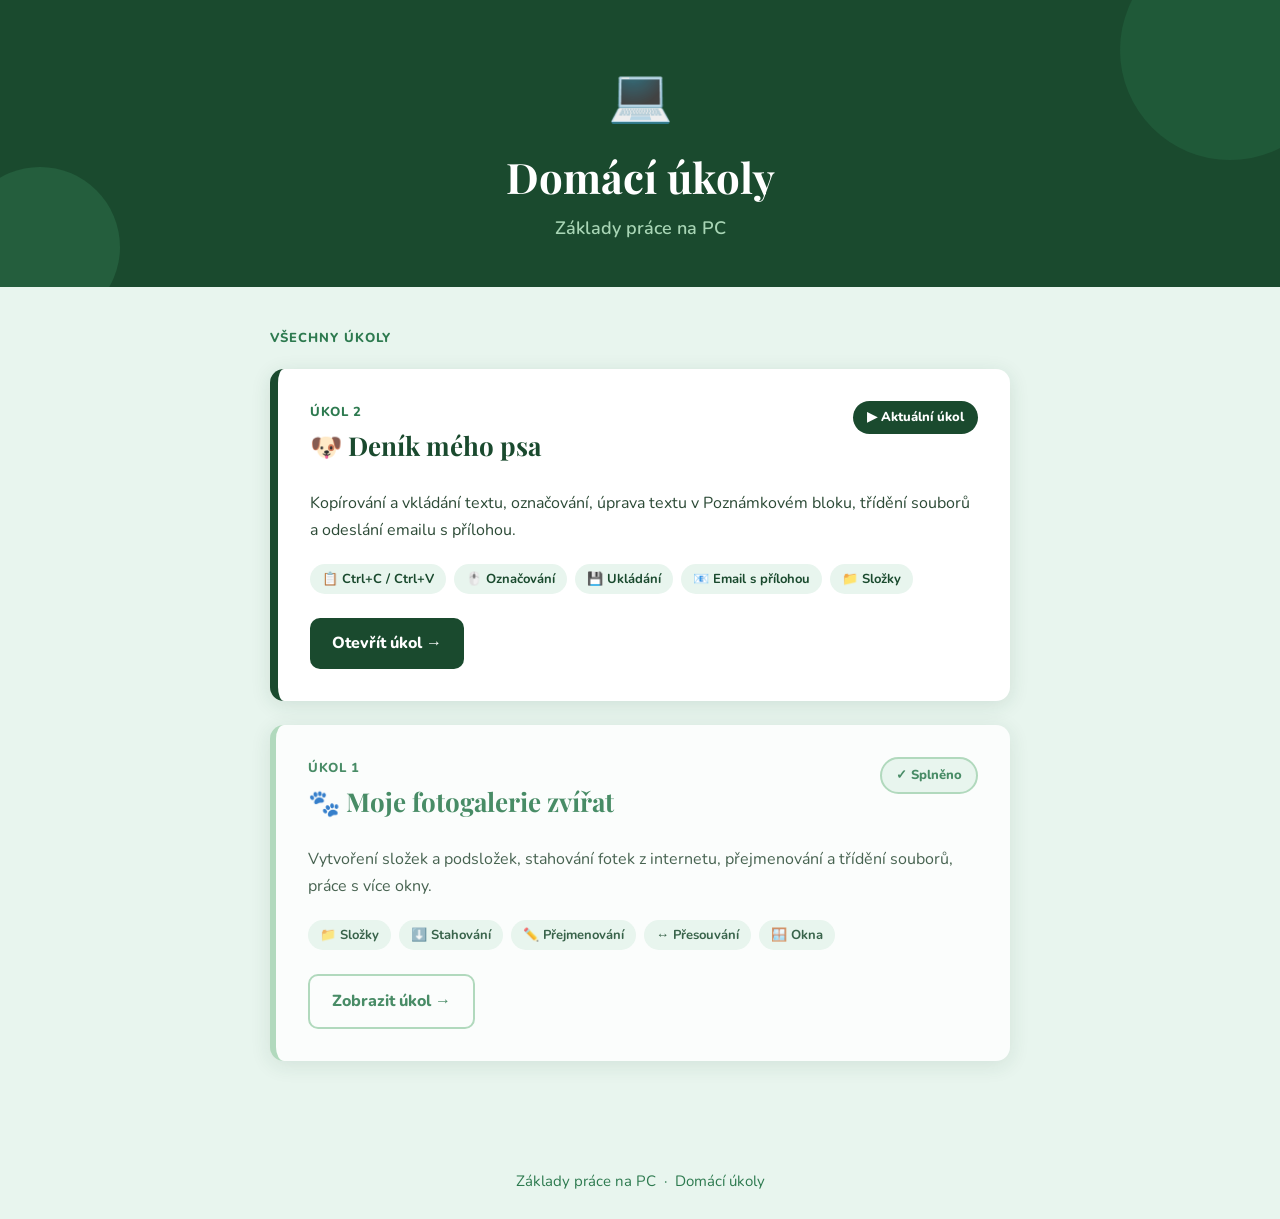
==== commit 595073ff: "uprava poradi ukolu v rozcestniku" ====
--- a/index.html
+++ b/index.html
@@ -5,7 +5,7 @@
   <meta name="viewport" content="width=device-width, initial-scale=1.0" />
   <title>Základy práce na PC – Domácí úkoly</title>
   <link href="https://fonts.googleapis.com/css2?family=Nunito:wght@400;600;700;800&family=Playfair+Display:wght@700&display=swap" rel="stylesheet" />
-    <link rel="stylesheet" href="/style.css">
+    <link rel="stylesheet" href="style.css">
 
 </head>
 <body>
@@ -19,6 +19,28 @@
 <main>
 
   <p class="section-label">Všechny úkoly</p>
+
+  
+
+  <!-- ÚKOL 2 – aktivní -->
+  <a class="ukol-card active-card" href="ukol2/index.html">
+    <div class="card-top">
+      <div>
+        <div class="card-num">Úkol 2</div>
+        <h2>🐶 Deník mého psa</h2>
+      </div>
+      <span class="badge active">▶ Aktuální úkol</span>
+    </div>
+    <p>Kopírování a vkládání textu, označování, úprava textu v Poznámkovém bloku, třídění souborů a odeslání emailu s přílohou.</p>
+    <div class="tags">
+      <span class="tag">📋 Ctrl+C / Ctrl+V</span>
+      <span class="tag">🖱️ Označování</span>
+      <span class="tag">💾 Ukládání</span>
+      <span class="tag">📧 Email s přílohou</span>
+      <span class="tag">📁 Složky</span>
+    </div>
+    <span class="cta">Otevřít úkol →</span>
+  </a>
 
   <!-- ÚKOL 1 – hotový -->
   <a class="ukol-card done-card" href="ukol1/index.html">
@@ -40,26 +62,6 @@
     <span class="cta secondary">Zobrazit úkol →</span>
   </a>
 
-  <!-- ÚKOL 2 – aktivní -->
-  <a class="ukol-card active-card" href="ukol2/index.html">
-    <div class="card-top">
-      <div>
-        <div class="card-num">Úkol 2</div>
-        <h2>🐶 Deník mého psa</h2>
-      </div>
-      <span class="badge active">▶ Aktuální úkol</span>
-    </div>
-    <p>Kopírování a vkládání textu, označování, úprava textu v Poznámkovém bloku, třídění souborů a odeslání emailu s přílohou.</p>
-    <div class="tags">
-      <span class="tag">📋 Ctrl+C / Ctrl+V</span>
-      <span class="tag">🖱️ Označování</span>
-      <span class="tag">💾 Ukládání</span>
-      <span class="tag">📧 Email s přílohou</span>
-      <span class="tag">📁 Složky</span>
-    </div>
-    <span class="cta">Otevřít úkol →</span>
-  </a>
-
 </main>
 
 <footer>
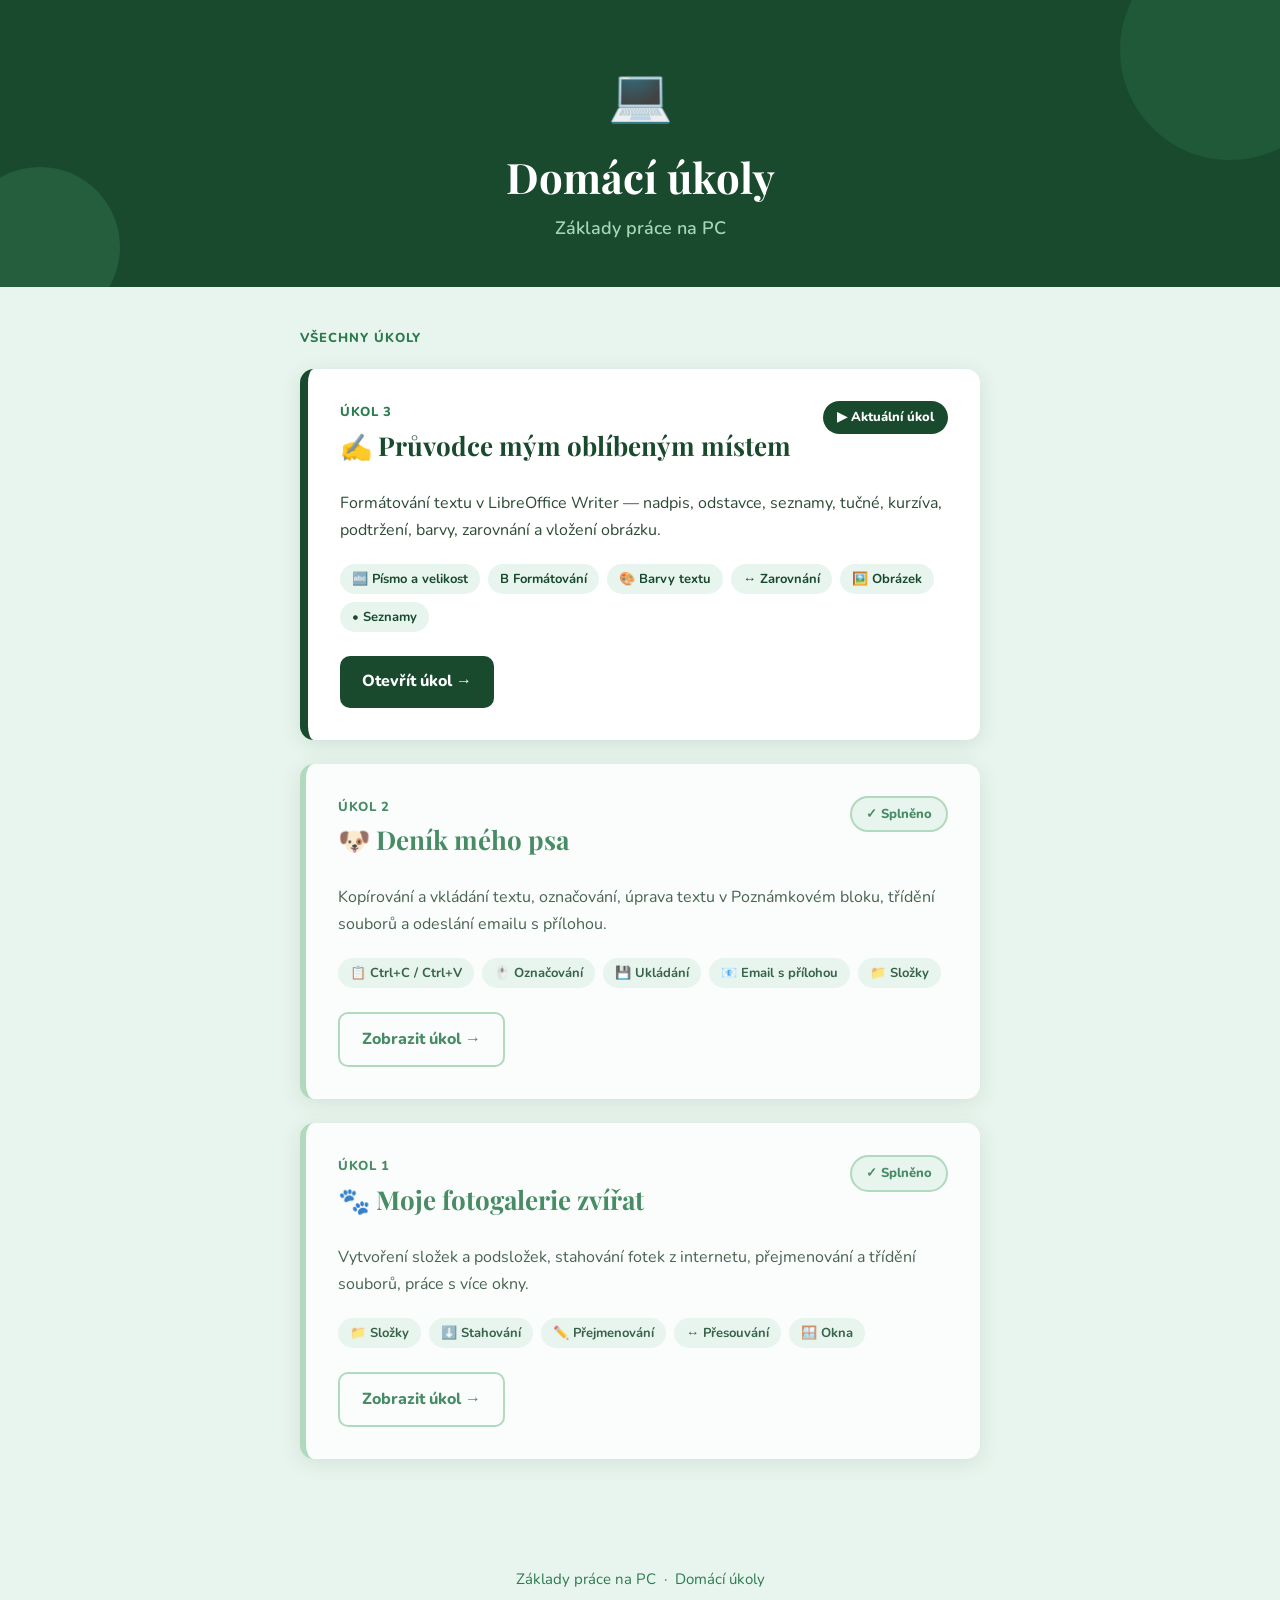
==== commit 7ec2de8d: "vytvoreni ukolu 3 a uprava rozcestniku" ====
--- a/index.html
+++ b/index.html
@@ -5,10 +5,9 @@
   <meta name="viewport" content="width=device-width, initial-scale=1.0" />
   <title>Základy práce na PC – Domácí úkoly</title>
   <link href="https://fonts.googleapis.com/css2?family=Nunito:wght@400;600;700;800&family=Playfair+Display:wght@700&display=swap" rel="stylesheet" />
-    <link rel="stylesheet" href="style.css">
-
+  <link rel="stylesheet" href="style.css" />
 </head>
-<body>
+<body class="hub">
 
 <header>
   <span class="header-emoji">💻</span>
@@ -20,16 +19,35 @@
 
   <p class="section-label">Všechny úkoly</p>
 
-  
+  <!-- ÚKOL 3 – aktivní -->
+  <a class="ukol-card active-card" href="ukol3/index.html">
+    <div class="card-top">
+      <div>
+        <div class="card-num">Úkol 3</div>
+        <h2>✍️ Průvodce mým oblíbeným místem</h2>
+      </div>
+      <span class="badge active">▶ Aktuální úkol</span>
+    </div>
+    <p>Formátování textu v LibreOffice Writer — nadpis, odstavce, seznamy, tučné, kurzíva, podtržení, barvy, zarovnání a vložení obrázku.</p>
+    <div class="tags">
+      <span class="tag">🔤 Písmo a velikost</span>
+      <span class="tag"><strong>B</strong> Formátování</span>
+      <span class="tag">🎨 Barvy textu</span>
+      <span class="tag">↔️ Zarovnání</span>
+      <span class="tag">🖼️ Obrázek</span>
+      <span class="tag">• Seznamy</span>
+    </div>
+    <span class="cta">Otevřít úkol →</span>
+  </a>
 
-  <!-- ÚKOL 2 – aktivní -->
-  <a class="ukol-card active-card" href="ukol2/index.html">
+  <!-- ÚKOL 2 – hotový -->
+  <a class="ukol-card done-card" href="ukol2/index.html">
     <div class="card-top">
       <div>
         <div class="card-num">Úkol 2</div>
         <h2>🐶 Deník mého psa</h2>
       </div>
-      <span class="badge active">▶ Aktuální úkol</span>
+      <span class="badge done">✓ Splněno</span>
     </div>
     <p>Kopírování a vkládání textu, označování, úprava textu v Poznámkovém bloku, třídění souborů a odeslání emailu s přílohou.</p>
     <div class="tags">
@@ -39,7 +57,7 @@
       <span class="tag">📧 Email s přílohou</span>
       <span class="tag">📁 Složky</span>
     </div>
-    <span class="cta">Otevřít úkol →</span>
+    <span class="cta secondary">Zobrazit úkol →</span>
   </a>
 
   <!-- ÚKOL 1 – hotový -->
--- a/style.css
+++ b/style.css
@@ -602,6 +602,115 @@
   color: var(--green-mid);
   font-size: 15px;
 }
+
+/* =============================================
+   UKOL 3 – DEMO DOKUMENT A FORMÁTOVÁNÍ
+   ============================================= */
+
+.demo-doc {
+  background: #fff;
+  border: 1.5px solid var(--green-accent);
+  border-radius: 12px;
+  padding: 28px 32px;
+  margin: 18px 0;
+  font-size: 15px;
+  line-height: 1.8;
+  color: var(--text-dark);
+  box-shadow: 0 2px 10px rgba(26,74,46,0.07);
+}
+
+.demo-doc .doc-title {
+  font-size: 22px;
+  font-weight: 800;
+  text-align: center;
+  color: var(--green-dark);
+  margin-bottom: 14px;
+  font-family: 'Playfair Display', serif;
+}
+
+.demo-doc .doc-subtitle {
+  font-size: 16px;
+  font-weight: 700;
+  color: var(--green-mid);
+  margin: 14px 0 6px;
+}
+
+.demo-doc p { margin-bottom: 10px; }
+
+.fmt {
+  display: inline-block;
+  background: var(--green-pale);
+  border: 1.5px solid var(--green-accent);
+  border-radius: 6px;
+  padding: 1px 8px;
+  font-size: 14px;
+  font-weight: 700;
+  color: var(--green-dark);
+  font-family: 'Courier New', monospace;
+  margin: 0 2px;
+}
+
+.u-single { text-decoration: underline; }
+.u-double { text-decoration: underline; text-decoration-style: double; }
+.u-wavy   { text-decoration: underline; text-decoration-style: wavy; text-decoration-color: #e57373; }
+.u-dotted { text-decoration: underline; text-decoration-style: dotted; }
+
+.underline-demos {
+  display: flex;
+  flex-wrap: wrap;
+  gap: 14px;
+  margin: 14px 0;
+}
+
+.underline-demo-item {
+  background: var(--green-pale);
+  border-radius: 8px;
+  padding: 10px 16px;
+  font-size: 15px;
+  font-weight: 600;
+  color: var(--text-dark);
+  display: flex;
+  flex-direction: column;
+  gap: 4px;
+}
+
+.underline-demo-item .label {
+  font-size: 11px;
+  font-weight: 800;
+  color: var(--green-mid);
+  text-transform: uppercase;
+  letter-spacing: 0.5px;
+}
+
+.align-demos {
+  display: grid;
+  grid-template-columns: 1fr 1fr 1fr;
+  gap: 10px;
+  margin: 14px 0;
+}
+
+.align-demo-item {
+  background: var(--green-pale);
+  border-radius: 8px;
+  padding: 12px 14px;
+  font-size: 14px;
+  color: var(--text-dark);
+}
+
+.align-demo-item .label {
+  font-size: 11px;
+  font-weight: 800;
+  color: var(--green-mid);
+  text-transform: uppercase;
+  letter-spacing: 0.5px;
+  margin-bottom: 6px;
+  display: block;
+  text-align: left;
+}
+
+.align-demo-item .text-left   { text-align: left; }
+.align-demo-item .text-center { text-align: center; }
+.align-demo-item .text-right  { text-align: right; }
 
 /* =============================================
    RESPONSIVE
@@ -640,4 +749,8 @@
   .ukol-card { padding: 22px 18px; }
   .ukol-card .card-top { flex-direction: column; gap: 8px; }
   .tags { gap: 6px; }
+
+  .demo-doc { padding: 18px 16px; }
+  .align-demos { grid-template-columns: 1fr; }
+  .underline-demos { flex-direction: column; gap: 8px; }
 }
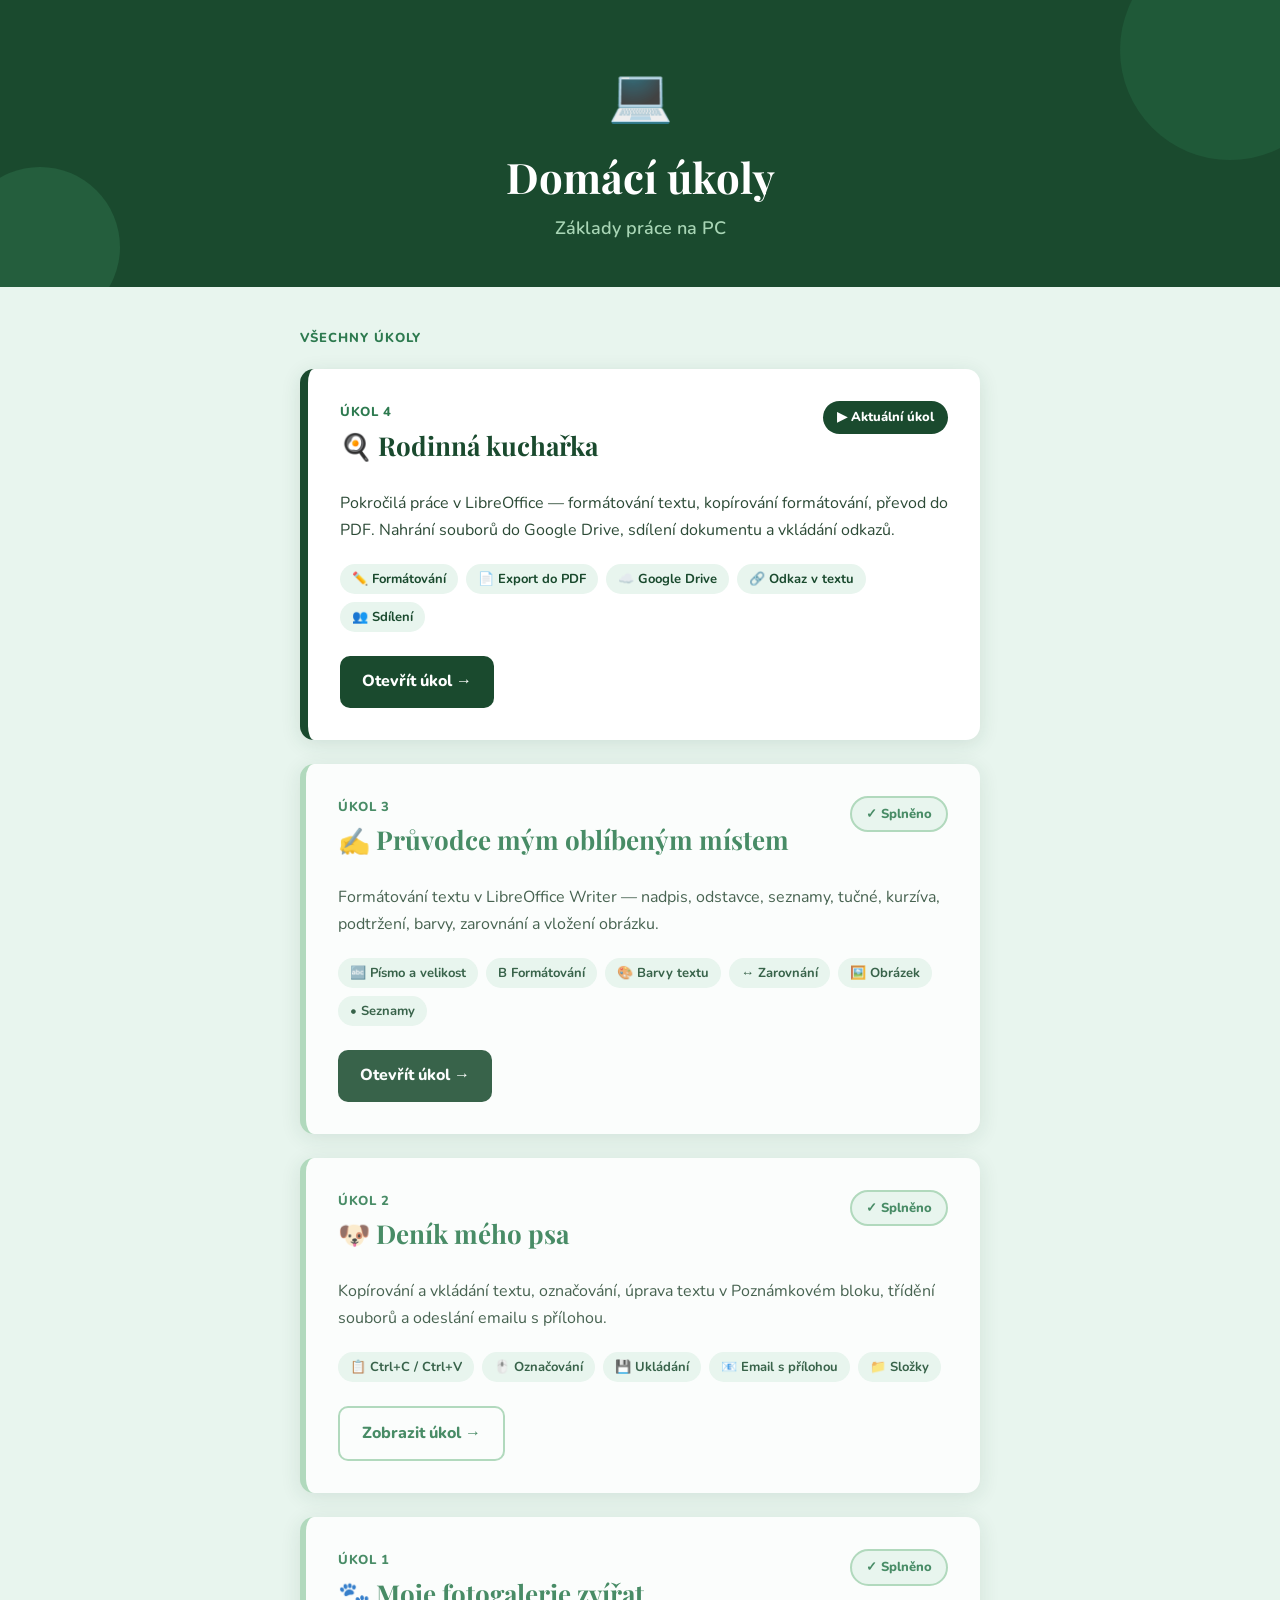
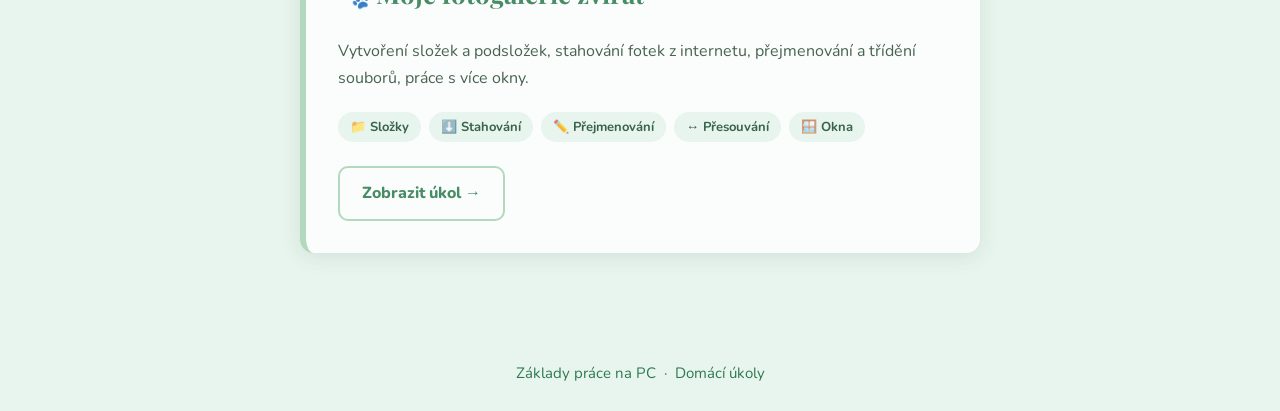
==== commit 2cea0bcb: "pridani ukolu 4" ====
--- a/index.html
+++ b/index.html
@@ -19,14 +19,35 @@
 
   <p class="section-label">Všechny úkoly</p>
 
-  <!-- ÚKOL 3 – aktivní -->
-  <a class="ukol-card active-card" href="ukol3/index.html">
+   <!-- ÚKOL 4 – aktivní -->
+  <a class="ukol-card active-card" href="ukol4/index.html">
+    <div class="card-top">
+      <div>
+        <div class="card-num">Úkol 4</div>
+        <h2>🍳 Rodinná kuchařka</h2>
+      </div>
+      <span class="badge active">▶ Aktuální úkol</span>
+    </div>
+    <p>Pokročilá práce v LibreOffice — formátování textu, kopírování formátování, převod do PDF. Nahrání souborů do Google Drive, sdílení dokumentu a vkládání odkazů.</p>
+    <div class="tags">
+      <span class="tag">✏️ Formátování</span>
+      <span class="tag">📄 Export do PDF</span>
+      <span class="tag">☁️ Google Drive</span>
+      <span class="tag">🔗 Odkaz v textu</span>
+      <span class="tag">👥 Sdílení</span>
+    </div>
+    <span class="cta">Otevřít úkol →</span>
+  </a>
+
+
+  <!-- ÚKOL 3 – hotový -->
+  <a class="ukol-card done-card" href="ukol3/index.html">
     <div class="card-top">
       <div>
         <div class="card-num">Úkol 3</div>
         <h2>✍️ Průvodce mým oblíbeným místem</h2>
       </div>
-      <span class="badge active">▶ Aktuální úkol</span>
+      <span class="badge done">✓ Splněno</span>
     </div>
     <p>Formátování textu v LibreOffice Writer — nadpis, odstavce, seznamy, tučné, kurzíva, podtržení, barvy, zarovnání a vložení obrázku.</p>
     <div class="tags">
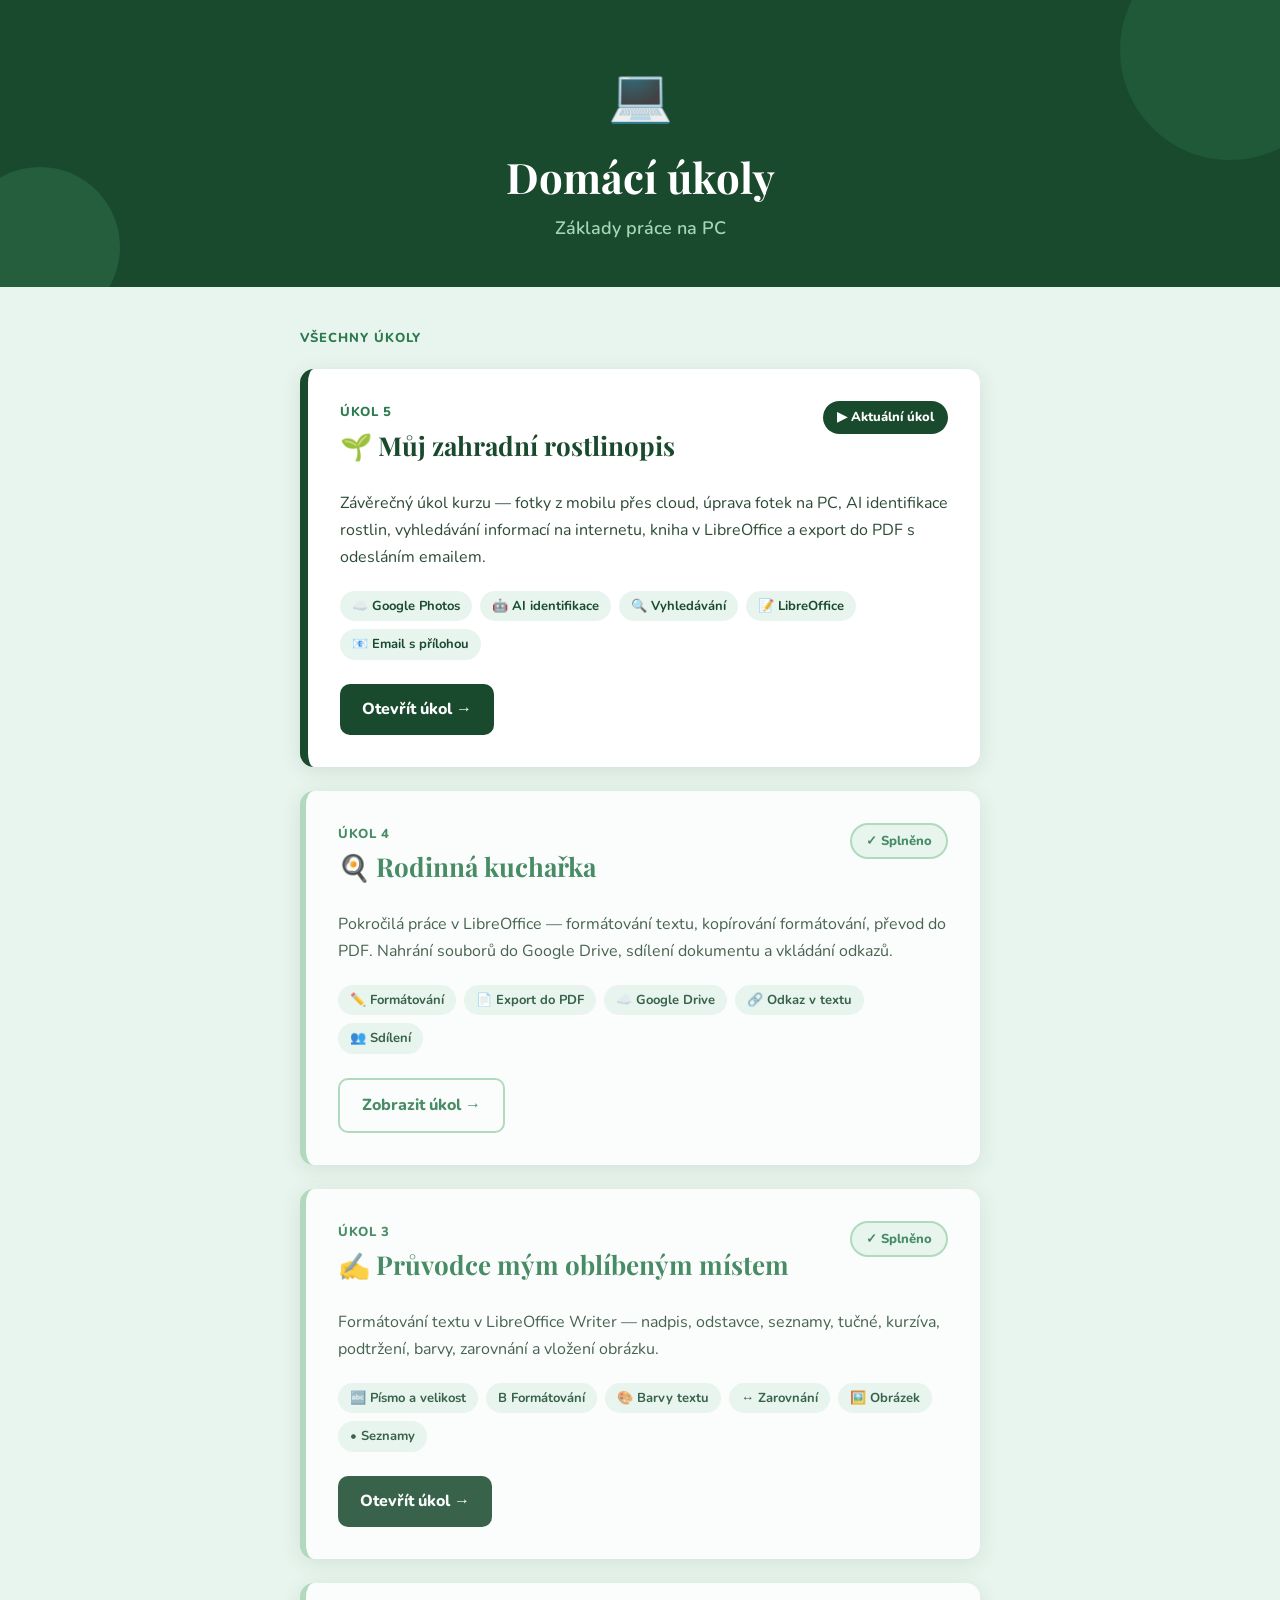
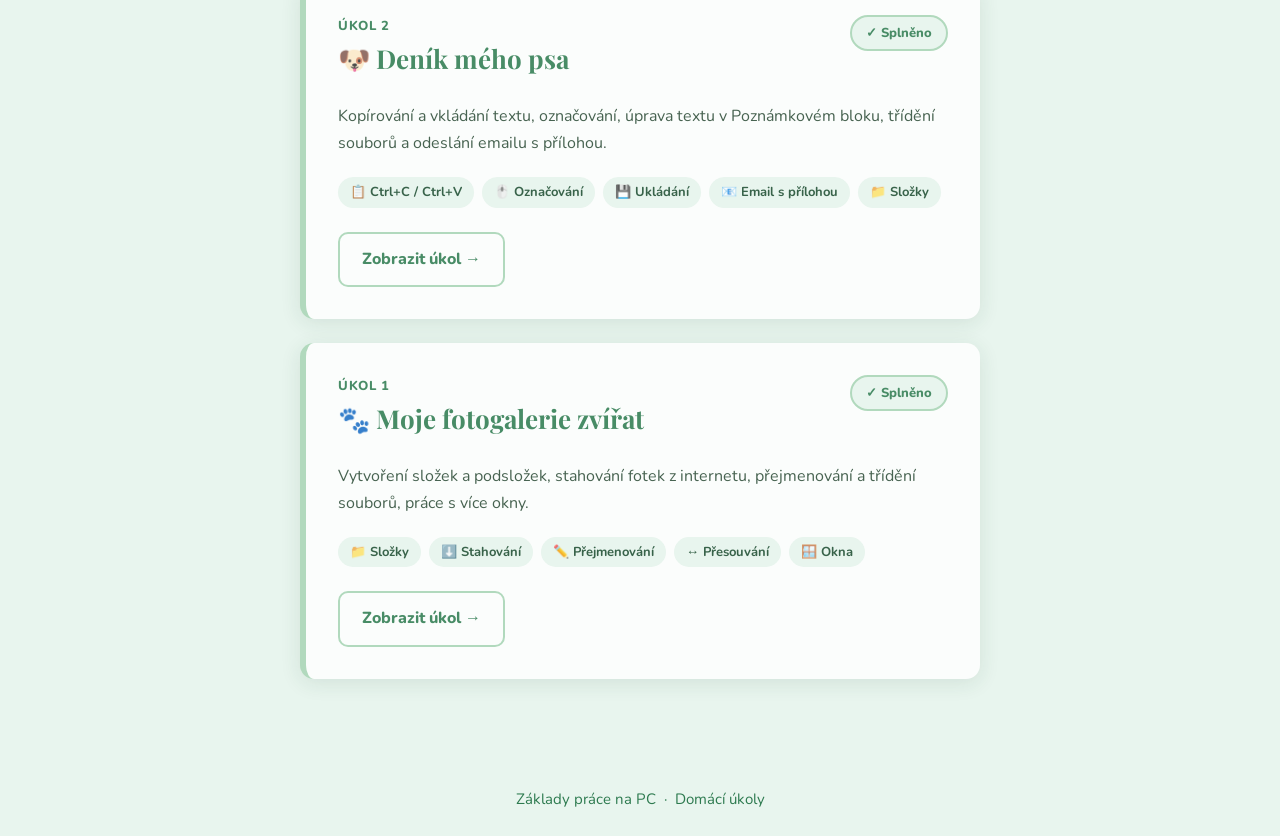
==== commit 47b1492a: "vytvoreni ukolu 5" ====
--- a/index.html
+++ b/index.html
@@ -19,14 +19,34 @@
 
   <p class="section-label">Všechny úkoly</p>
 
-   <!-- ÚKOL 4 – aktivní -->
-  <a class="ukol-card active-card" href="ukol4/index.html">
+   <!-- ÚKOL 5 – aktivní -->
+  <a class="ukol-card active-card" href="ukol5/index.html">
+    <div class="card-top">
+      <div>
+        <div class="card-num">Úkol 5</div>
+        <h2>🌱 Můj zahradní rostlinopis</h2>
+      </div>
+      <span class="badge active">▶ Aktuální úkol</span>
+    </div>
+    <p>Závěrečný úkol kurzu — fotky z mobilu přes cloud, úprava fotek na PC, AI identifikace rostlin, vyhledávání informací na internetu, kniha v LibreOffice a export do PDF s odesláním emailem.</p>
+    <div class="tags">
+      <span class="tag">☁️ Google Photos</span>
+      <span class="tag">🤖 AI identifikace</span>
+      <span class="tag">🔍 Vyhledávání</span>
+      <span class="tag">📝 LibreOffice</span>
+      <span class="tag">📧 Email s přílohou</span>
+    </div>
+    <span class="cta">Otevřít úkol →</span>
+  </a>
+
+  <!-- ÚKOL 4 – hotový -->
+  <a class="ukol-card done-card" href="ukol4/index.html">
     <div class="card-top">
       <div>
         <div class="card-num">Úkol 4</div>
         <h2>🍳 Rodinná kuchařka</h2>
       </div>
-      <span class="badge active">▶ Aktuální úkol</span>
+      <span class="badge done">✓ Splněno</span>
     </div>
     <p>Pokročilá práce v LibreOffice — formátování textu, kopírování formátování, převod do PDF. Nahrání souborů do Google Drive, sdílení dokumentu a vkládání odkazů.</p>
     <div class="tags">
@@ -36,7 +56,7 @@
       <span class="tag">🔗 Odkaz v textu</span>
       <span class="tag">👥 Sdílení</span>
     </div>
-    <span class="cta">Otevřít úkol →</span>
+    <span class="cta secondary">Zobrazit úkol →</span>
   </a>
 
 
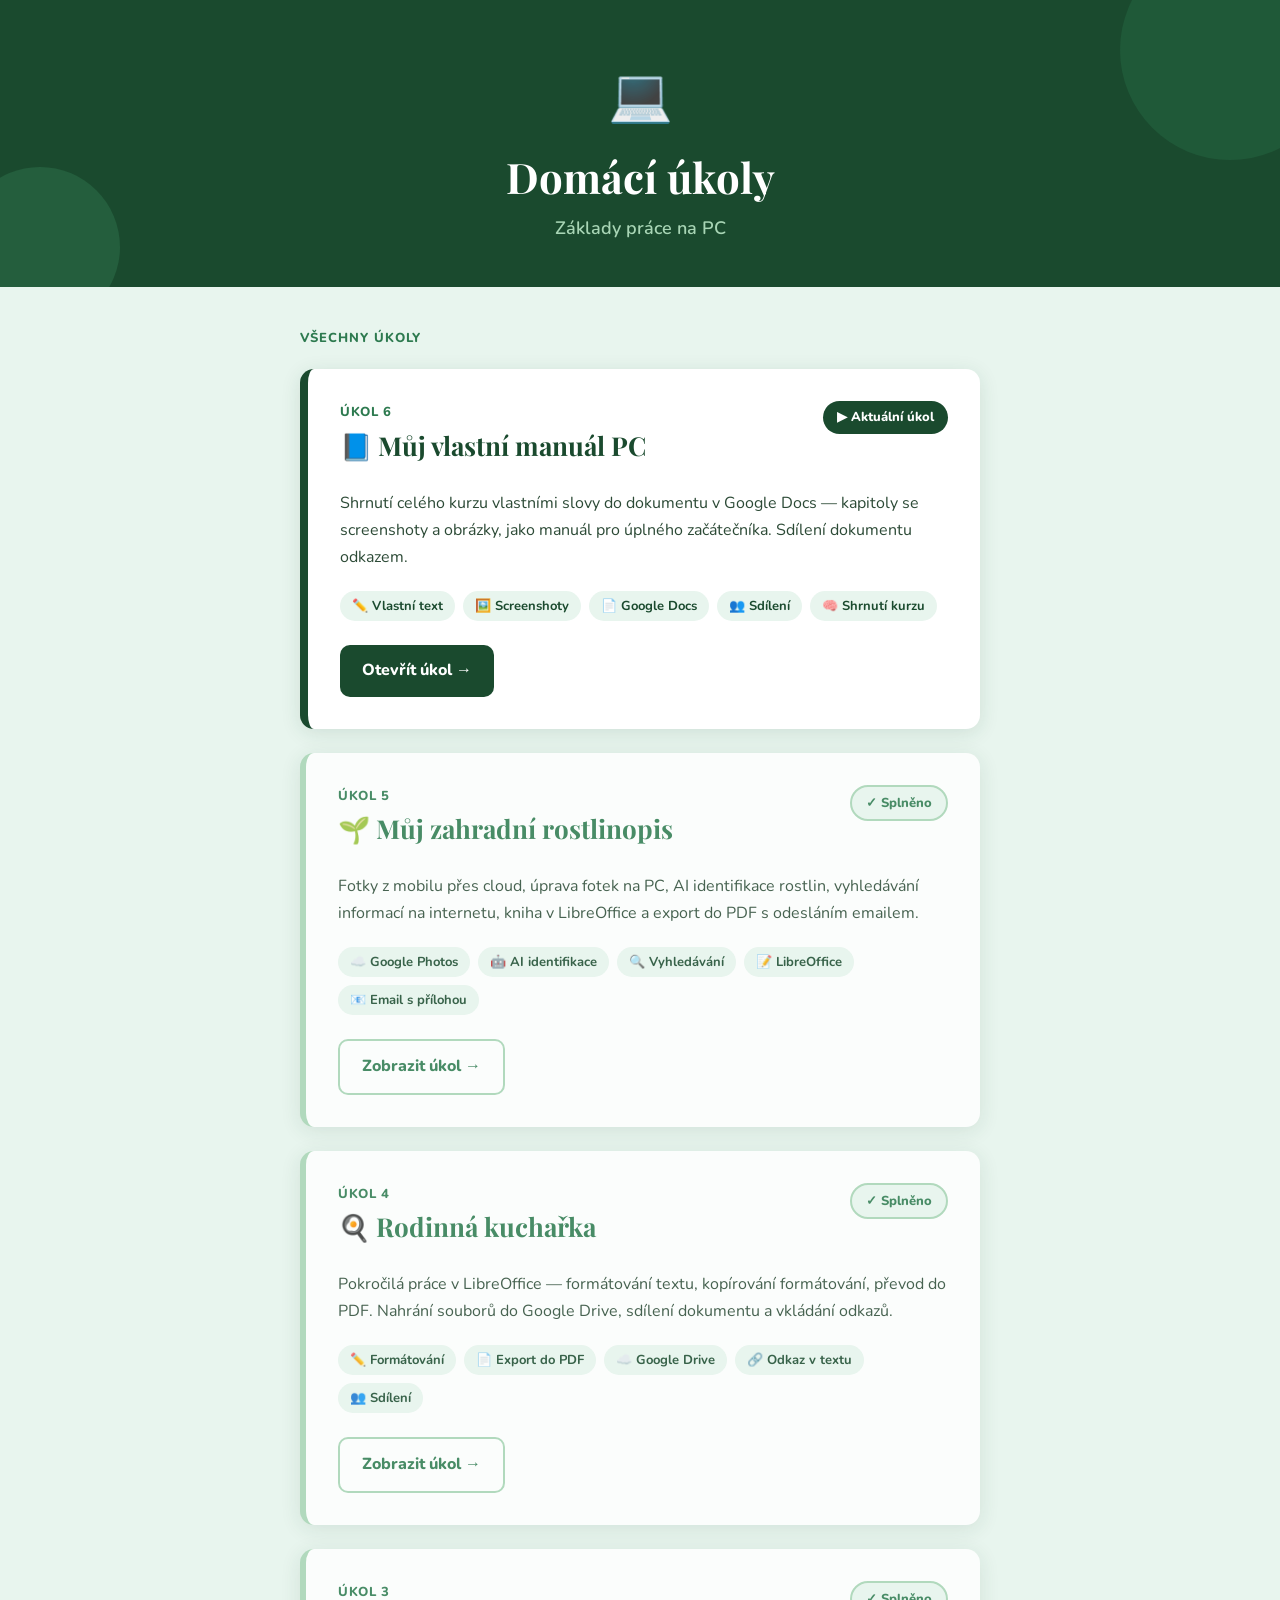
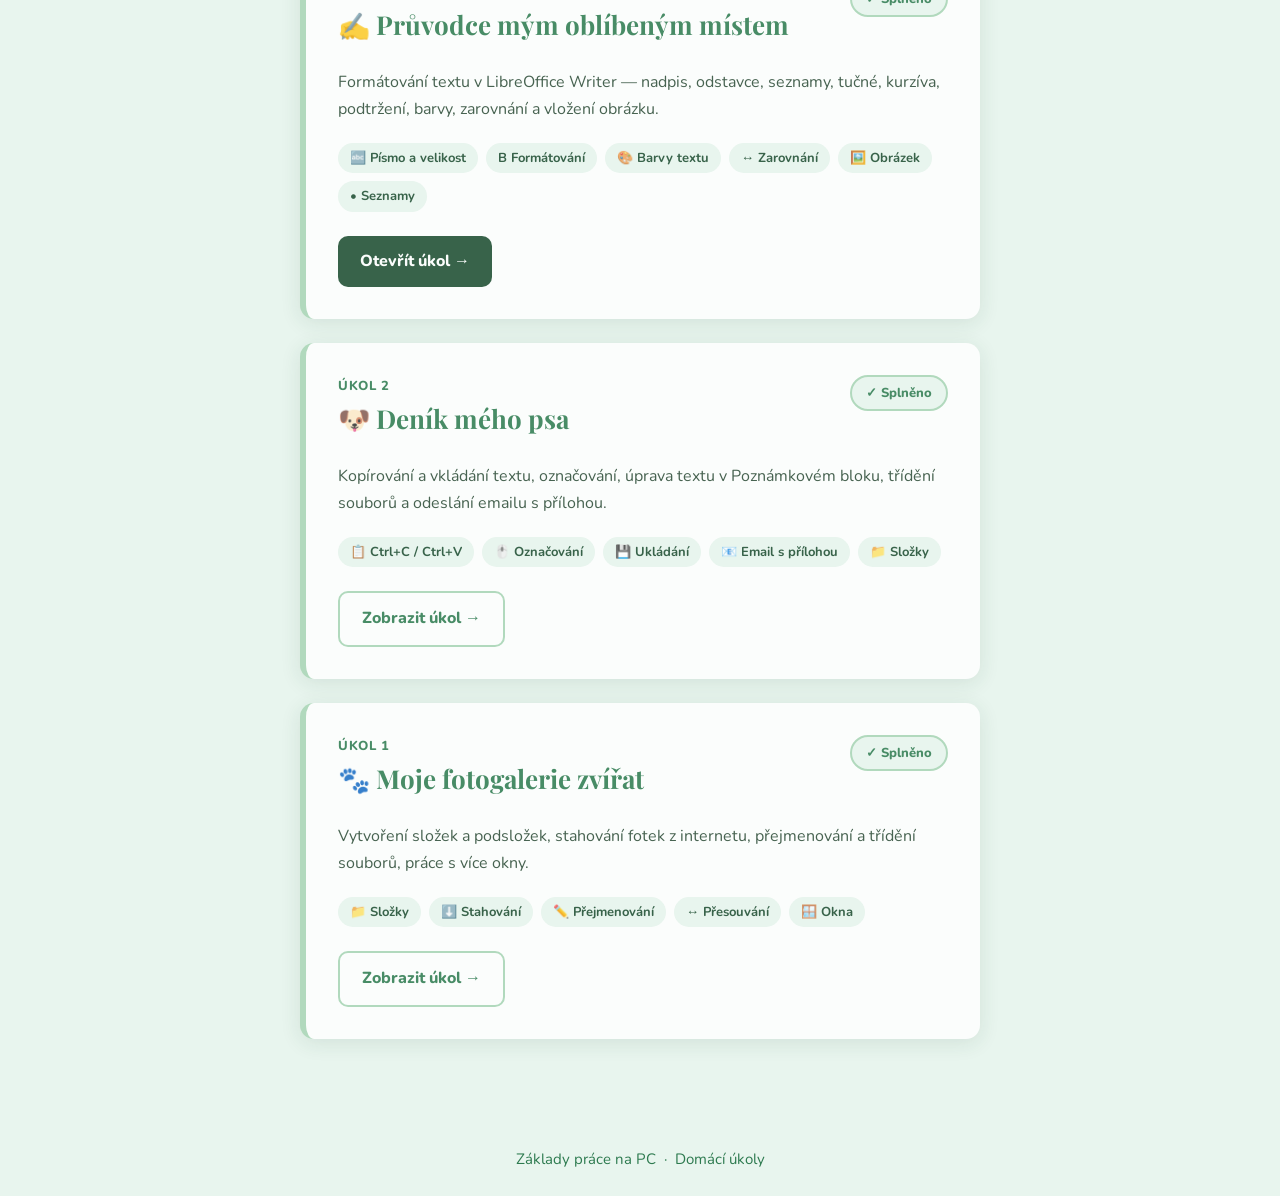
==== commit 02b6e79a: "pridani ukolu 6" ====
--- a/index.html
+++ b/index.html
@@ -19,16 +19,36 @@
 
   <p class="section-label">Všechny úkoly</p>
 
-   <!-- ÚKOL 5 – aktivní -->
-  <a class="ukol-card active-card" href="ukol5/index.html">
+   <!-- ÚKOL 6 – aktivní -->
+  <a class="ukol-card active-card" href="ukol6/index.html">
+    <div class="card-top">
+      <div>
+        <div class="card-num">Úkol 6</div>
+        <h2>📘 Můj vlastní manuál PC</h2>
+      </div>
+      <span class="badge active">▶ Aktuální úkol</span>
+    </div>
+    <p>Shrnutí celého kurzu vlastními slovy do dokumentu v Google Docs — kapitoly se screenshoty a obrázky, jako manuál pro úplného začátečníka. Sdílení dokumentu odkazem.</p>
+    <div class="tags">
+      <span class="tag">✏️ Vlastní text</span>
+      <span class="tag">🖼️ Screenshoty</span>
+      <span class="tag">📄 Google Docs</span>
+      <span class="tag">👥 Sdílení</span>
+      <span class="tag">🧠 Shrnutí kurzu</span>
+    </div>
+    <span class="cta">Otevřít úkol →</span>
+  </a>
+
+  <!-- ÚKOL 5 – hotový -->
+  <a class="ukol-card done-card" href="ukol5/index.html">
     <div class="card-top">
       <div>
         <div class="card-num">Úkol 5</div>
         <h2>🌱 Můj zahradní rostlinopis</h2>
       </div>
-      <span class="badge active">▶ Aktuální úkol</span>
+      <span class="badge done">✓ Splněno</span>
     </div>
-    <p>Závěrečný úkol kurzu — fotky z mobilu přes cloud, úprava fotek na PC, AI identifikace rostlin, vyhledávání informací na internetu, kniha v LibreOffice a export do PDF s odesláním emailem.</p>
+    <p>Fotky z mobilu přes cloud, úprava fotek na PC, AI identifikace rostlin, vyhledávání informací na internetu, kniha v LibreOffice a export do PDF s odesláním emailem.</p>
     <div class="tags">
       <span class="tag">☁️ Google Photos</span>
       <span class="tag">🤖 AI identifikace</span>
@@ -36,7 +56,7 @@
       <span class="tag">📝 LibreOffice</span>
       <span class="tag">📧 Email s přílohou</span>
     </div>
-    <span class="cta">Otevřít úkol →</span>
+    <span class="cta secondary">Zobrazit úkol →</span>
   </a>
 
   <!-- ÚKOL 4 – hotový -->
